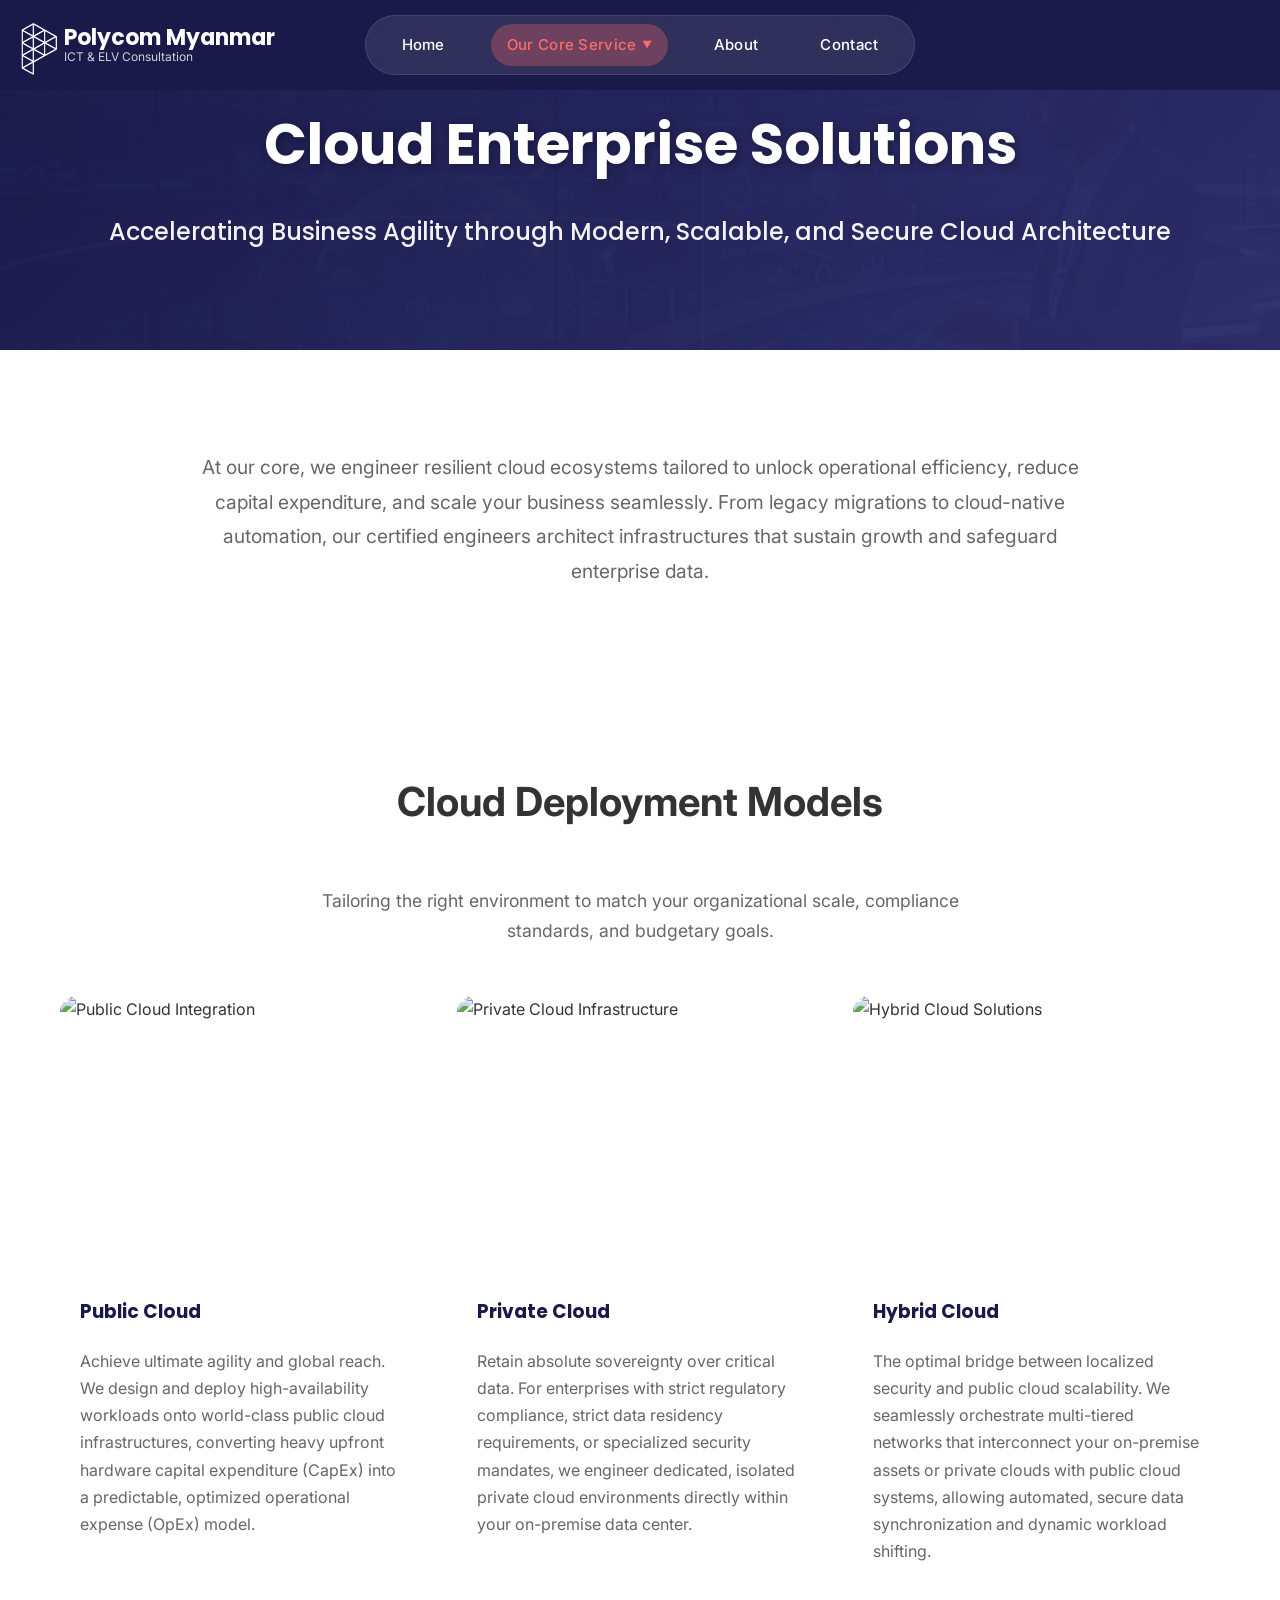
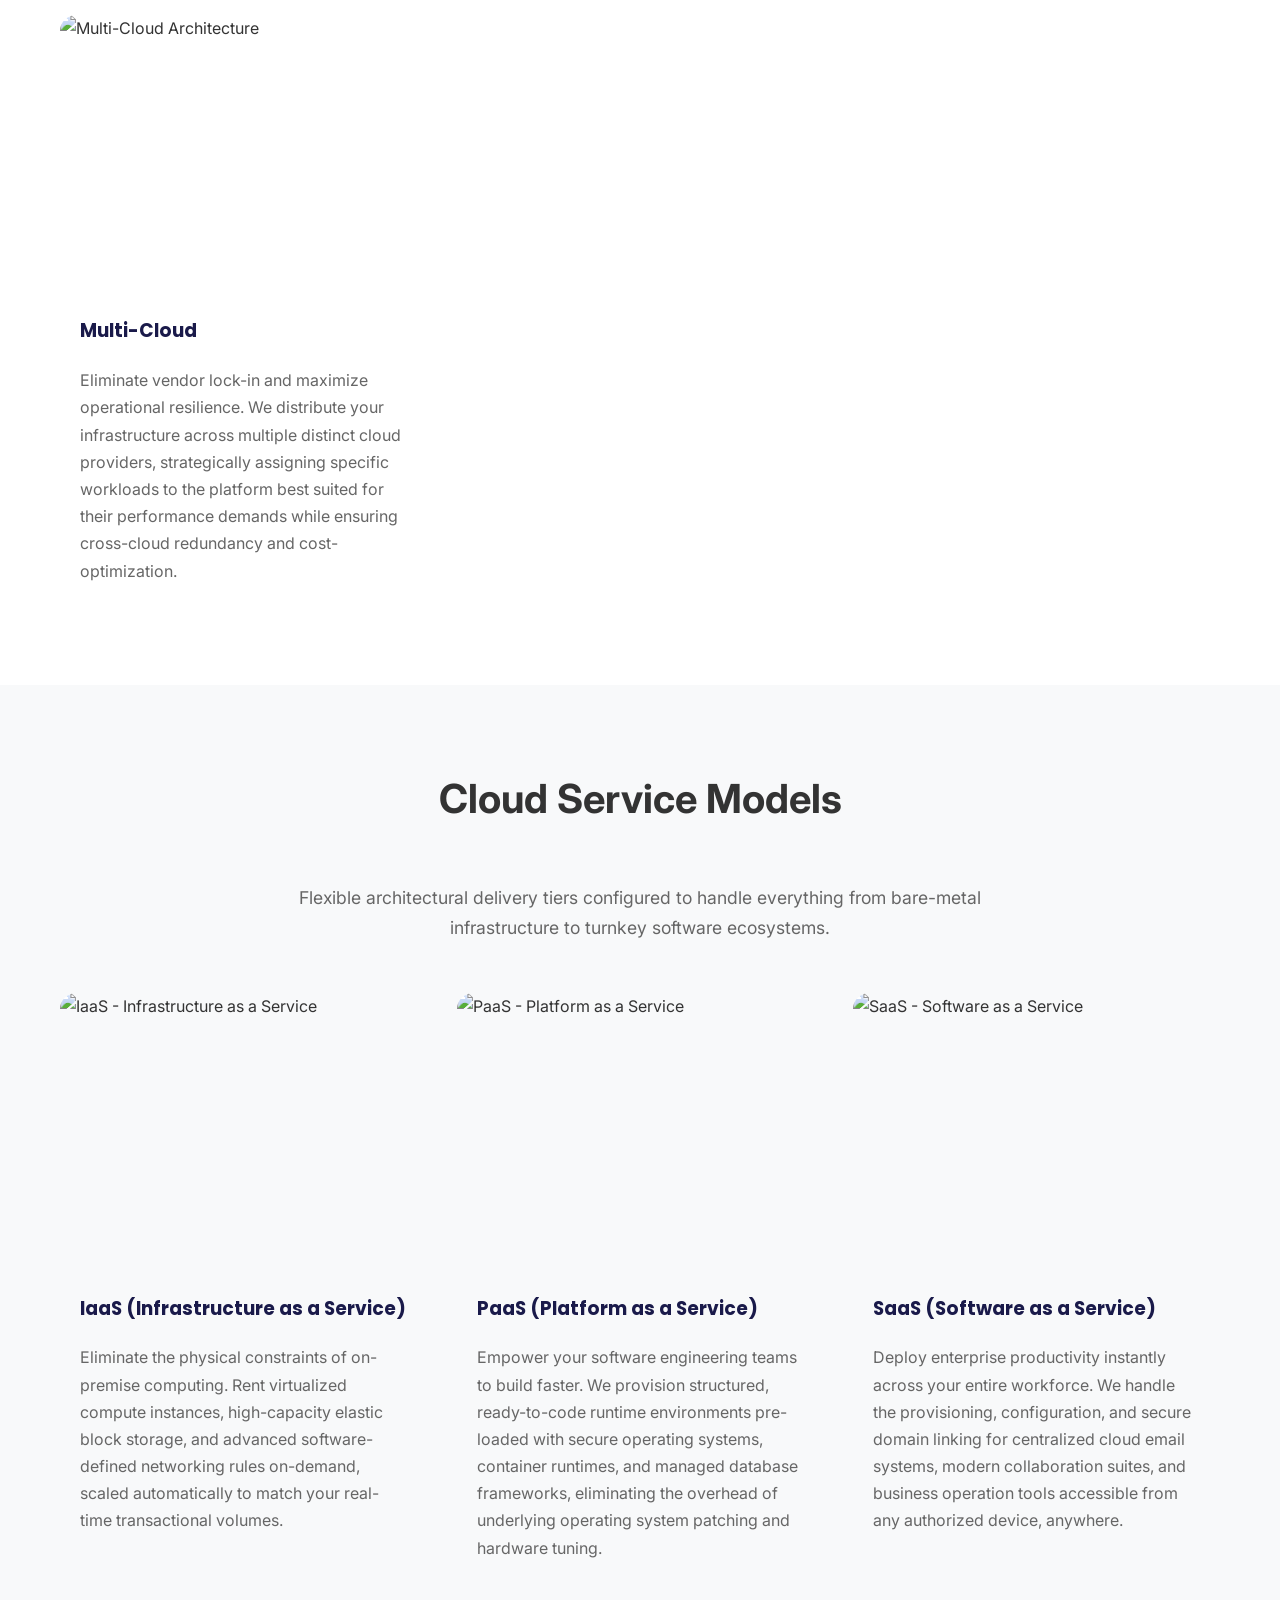
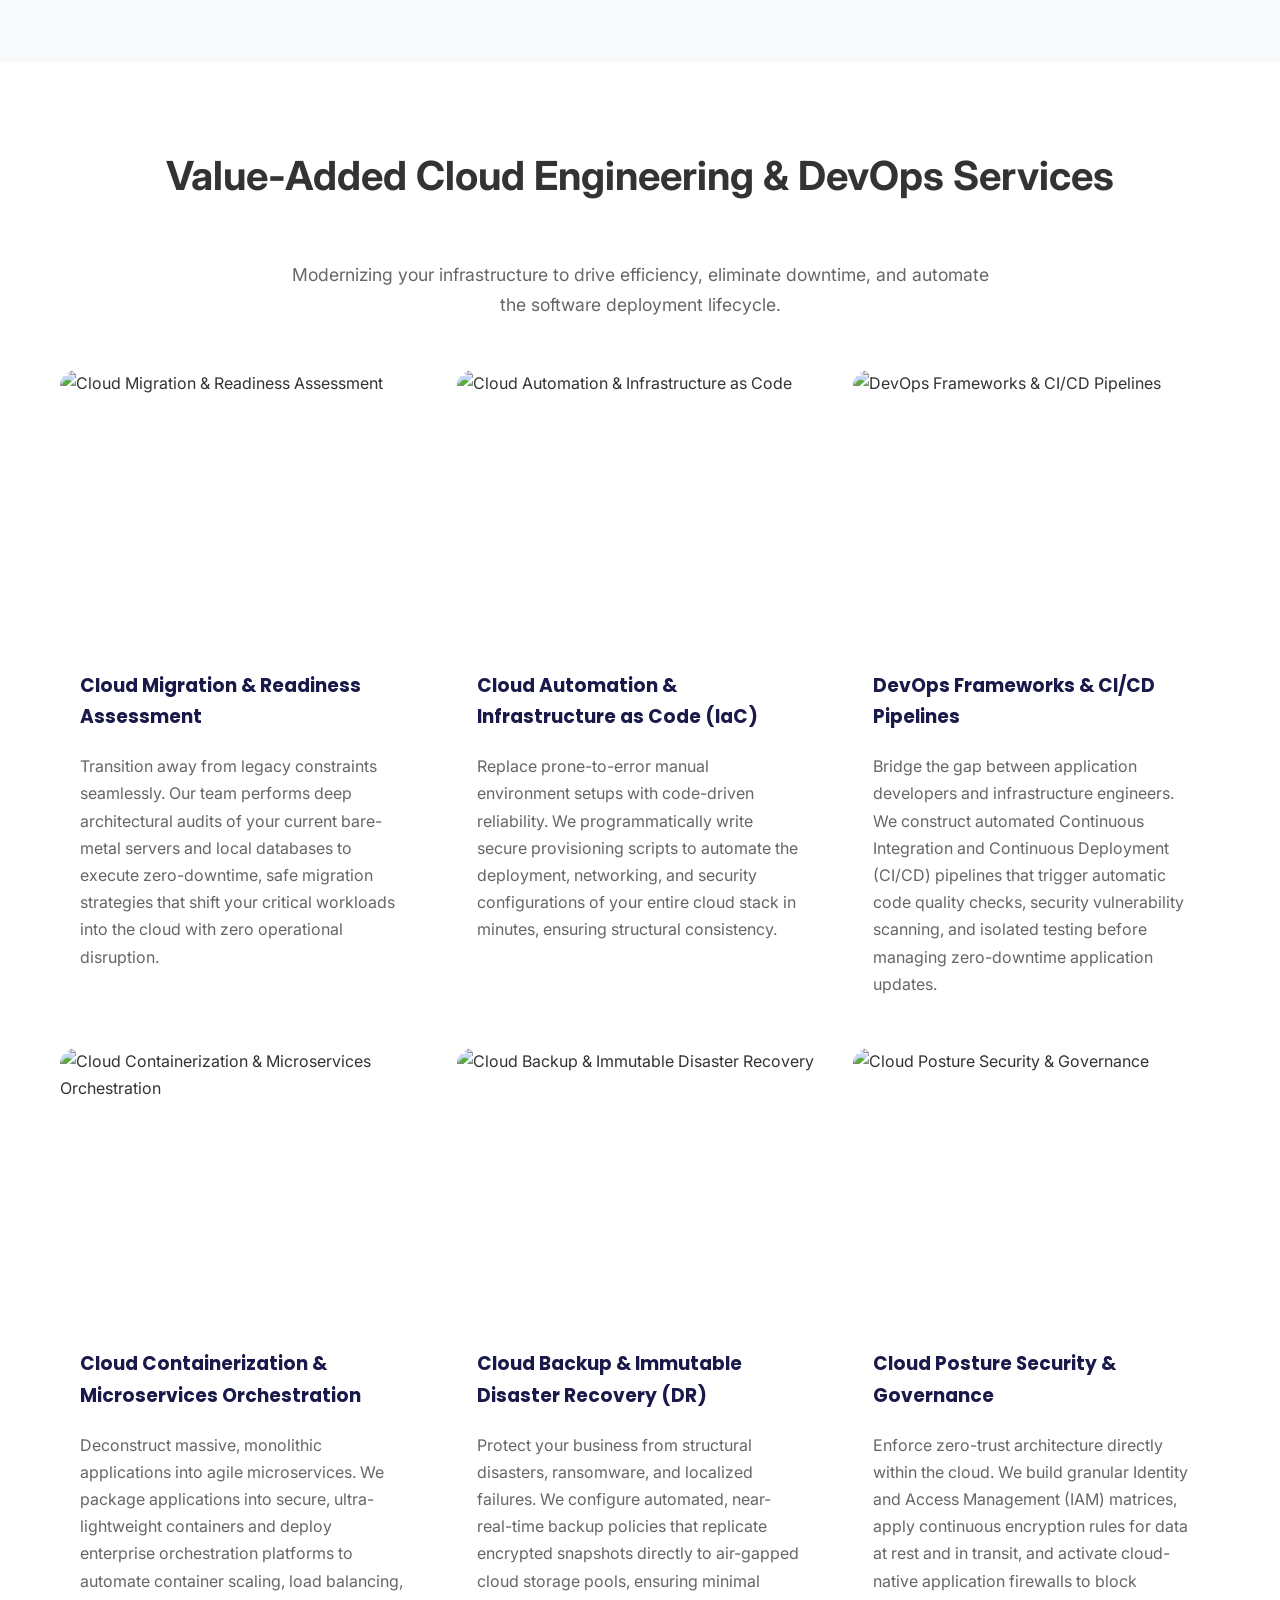
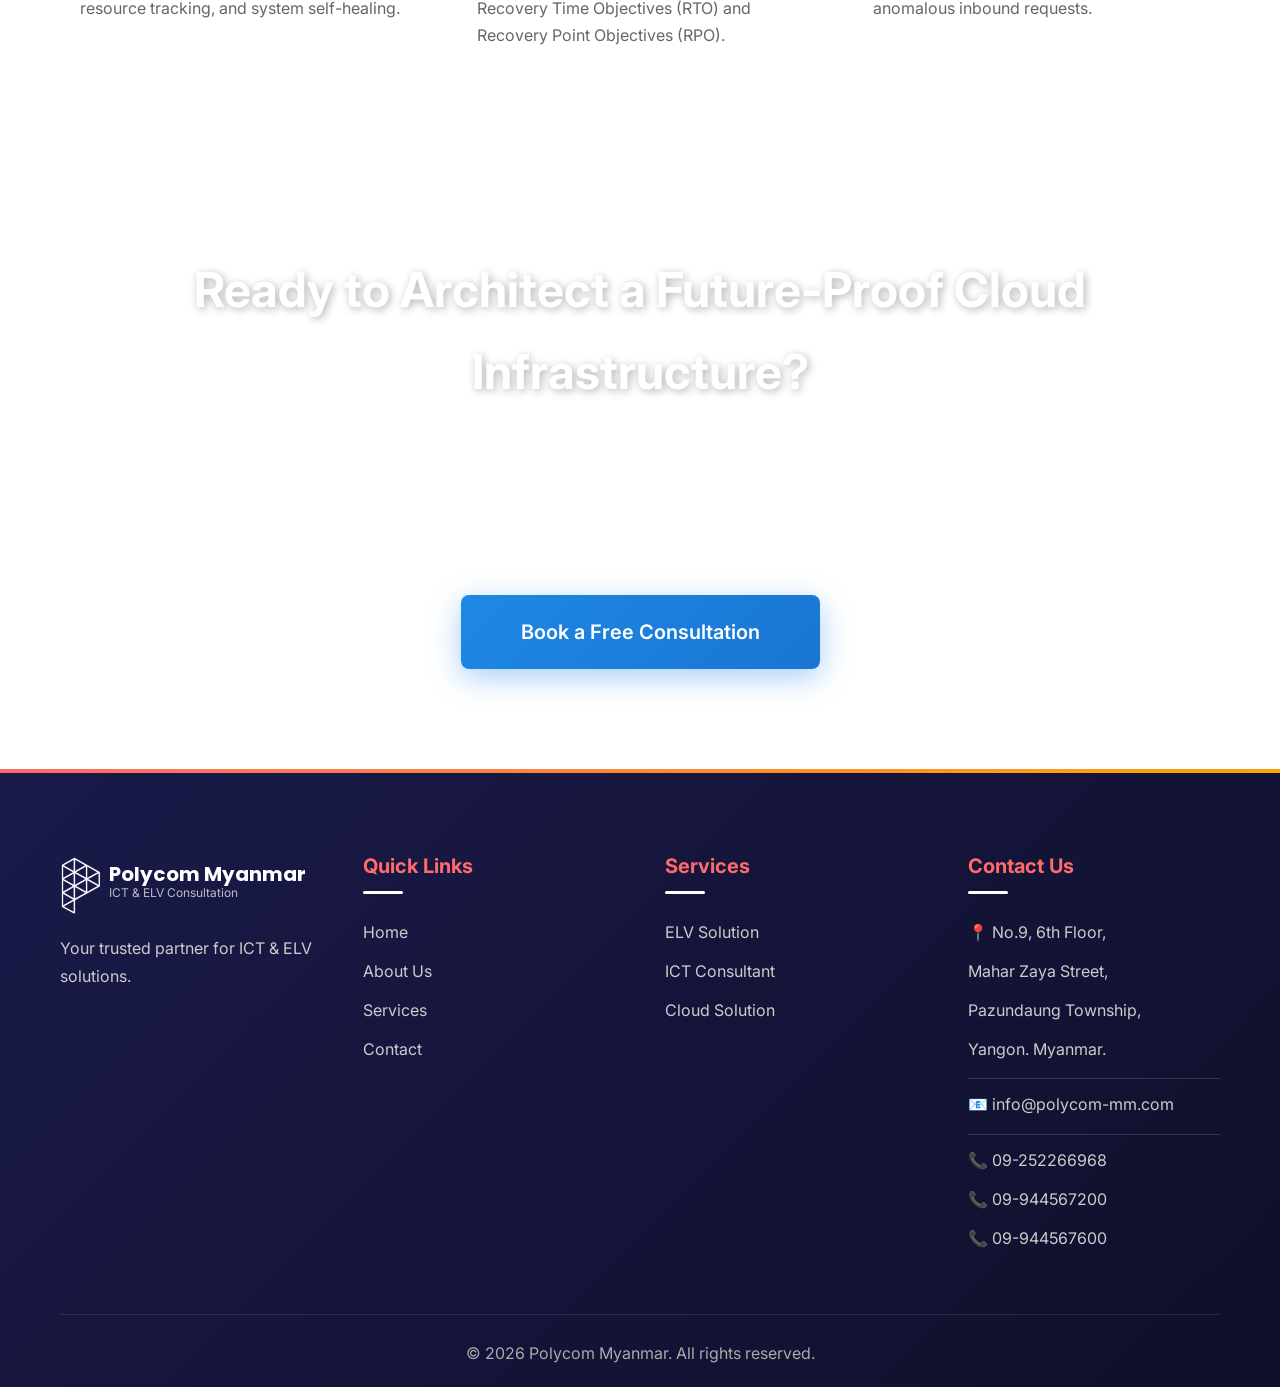
==== cloud-solutions.html @ 8c2ab10d "Create cloud-solutions.html" ====
<!DOCTYPE html>
<html lang="en">
<head>
    <meta charset="UTF-8">
    <meta name="viewport" content="width=device-width, initial-scale=1.0">
    <title>Cloud Solutions | Polycom Myanmar</title>
    <link rel="icon" type="image/png" sizes="192x192" href="images/favicon_io/android-chrome-192x192.png">
    <link rel="icon" type="image/png" sizes="512x512" href="images/favicon_io/android-chrome-512x512.png">
    <link rel="icon" type="image/png" sizes="32x32" href="images/favicon_io/favicon-32x32.png">
    <link rel="icon" type="image/png" sizes="16x16" href="images/favicon_io/favicon-16x16.png">
    <link rel="shortcut icon" href="images/favicon_io/favicon.ico" />
    <link rel="apple-touch-icon" sizes="180x180" href="images/favicon_io/apple-touch-icon.png" />
    <meta name="apple-mobile-web-app-title" content="Polycom Myanmar" />
    <link rel="manifest" href="site.webmanifest" />
    <link rel="stylesheet" href="styles.css">
    <link href="https://fonts.googleapis.com/css2?family=Poppins:wght@300;400;500;600;700;800&family=Inter:wght300;400;500;600;700&display=swap" rel="stylesheet">
</head>
<body>
    <header class="header">
        <div class="container">
            <div class="logo">
                <a href="index.html">
                    <img src="images/logo.png" alt="Polycom Myanmar Logo" class="logo-img">
                    <div class="logo-text">
                        <h1 class="logo-title">Polycom Myanmar</h1>
                        <p class="logo-subtitle">ICT & ELV Consultation</p>
                    </div>
                </a>
            </div>
            <div class="nav-box">
                <nav class="nav">
                    <ul class="nav-list">
                        <li><a href="index.html" class="nav-link">Home</a></li>
                        <li class="dropdown">
                            <a href="index.html#services" class="nav-link dropdown-toggle active">Our Core Service <span class="arrow">▼</span></a>
                            <ul class="dropdown-menu">
                                <li><a href="elv-solutions.html">ELV Solution</a></li>
                                <li><a href="ict-solutions.html">ICT Consultant & Solution</a></li>
                                <li><a href="cloud-solutions.html" class="active">Cloud Solution</a></li>
                            </ul>
                        </li>
                        <li><a href="index.html#about" class="nav-link">About</a></li>
                        <li><a href="contact.html" class="nav-link">Contact</a></li>
                    </ul>
                </nav>
            </div>
            <button class="mobile-menu-btn" id="mobileMenuBtn">
                <span></span>
                <span></span>
                <span></span>
            </button>
        </div>
        <div class="mobile-menu" id="mobileMenu">
            <nav class="mobile-nav">
                <ul class="mobile-nav-list">
                    <li><a href="index.html" class="mobile-nav-link">Home</a></li>
                    <li class="mobile-dropdown">
                        <a href="index.html#services" class="mobile-nav-link mobile-dropdown-toggle">Our Core Service <span class="arrow">▼</span></a>
                        <ul class="mobile-dropdown-menu">
                            <li><a href="elv-solutions.html">ELV Solution</a></li>
                            <li><a href="ict-solutions.html">ICT Consultant & Solution</a></li>
                            <li><a href="cloud-solutions.html" class="active">Cloud Solution</a></li>
                        </ul>
                    </li>
                    <li><a href="index.html#about" class="mobile-nav-link">About</a></li>
                    <li><a href="contact.html" class="mobile-nav-link">Contact</a></li>
                </ul>
            </nav>
        </div>
    </header>

    <!-- Hero Section -->
    <section class="contact-hero elv-hero" style="background: linear-gradient(135deg, rgba(26, 26, 74, 0.85), rgba(45, 45, 106, 0.85)), url('images/cloud.png') center/cover;">
        <div class="contact-hero-overlay"></div>
        <div class="contact-hero-content">
            <h1 class="contact-hero-title">Cloud Enterprise Solutions</h1>
            <p class="contact-hero-subtitle">Accelerating Business Agility through Modern, Scalable, and Secure Cloud Architecture</p>
        </div>
    </section>

    <!-- Introduction Section -->
    <section class="elv-category-section">
        <div class="container">
            <div class="elv-category-content" style="text-align: center; max-width: 900px; margin: 0 auto;">
                <p class="elv-category-text" style="font-size: 1.2rem;">At our core, we engineer resilient cloud ecosystems tailored to unlock operational efficiency, reduce capital expenditure, and scale your business seamlessly. From legacy migrations to cloud-native automation, our certified engineers architect infrastructures that sustain growth and safeguard enterprise data.</p>
            </div>
        </div>
    </section>

    <!-- Elegant Divider -->
    <div class="section-divider"></div>

    <!-- Category 1: Cloud Deployment Models -->
    <section class="elv-category-section">
        <div class="container">
            <h2 class="section-title" style="text-align: center; margin-bottom: 50px; font-size: 2.5rem;">Cloud Deployment Models</h2>
            <p style="text-align: center; max-width: 700px; margin: 0 auto 40px; color: #666; font-size: 1.1rem;">Tailoring the right environment to match your organizational scale, compliance standards, and budgetary goals.</p>
            
            <div class="services-grid" style="margin-top: 50px;">
                <!-- Public Cloud -->
                <div class="service-card" style="animation: fadeInUp 0.6s ease both 0.1s;">
                    <div class="service-image">
                        <img src="cloud/public.jpg" alt="Public Cloud Integration" style="width: 100%; height: 100%; object-fit: cover;">
                    </div>
                    <h3 style="font-family: 'Poppins', sans-serif; color: #1a1a4a; margin: 20px;">Public Cloud</h3>
                    <p style="padding: 0 20px 20px; color: #666; line-height: 1.7;">Achieve ultimate agility and global reach. We design and deploy high-availability workloads onto world-class public cloud infrastructures, converting heavy upfront hardware capital expenditure (CapEx) into a predictable, optimized operational expense (OpEx) model.</p>
                </div>

                <!-- Private Cloud -->
                <div class="service-card" style="animation: fadeInUp 0.6s ease both 0.2s;">
                    <div class="service-image">
                        <img src="cloud/private.jpg" alt="Private Cloud Infrastructure" style="width: 100%; height: 100%; object-fit: cover;">
                    </div>
                    <h3 style="font-family: 'Poppins', sans-serif; color: #1a1a4a; margin: 20px;">Private Cloud</h3>
                    <p style="padding: 0 20px 20px; color: #666; line-height: 1.7;">Retain absolute sovereignty over critical data. For enterprises with strict regulatory compliance, strict data residency requirements, or specialized security mandates, we engineer dedicated, isolated private cloud environments directly within your on-premise data center.</p>
                </div>

                <!-- Hybrid Cloud -->
                <div class="service-card" style="animation: fadeInUp 0.6s ease both 0.3s;">
                    <div class="service-image">
                        <img src="cloud/hybrid.webp" alt="Hybrid Cloud Solutions" style="width: 100%; height: 100%; object-fit: cover;">
                    </div>
                    <h3 style="font-family: 'Poppins', sans-serif; color: #1a1a4a; margin: 20px;">Hybrid Cloud</h3>
                    <p style="padding: 0 20px 20px; color: #666; line-height: 1.7;">The optimal bridge between localized security and public cloud scalability. We seamlessly orchestrate multi-tiered networks that interconnect your on-premise assets or private clouds with public cloud systems, allowing automated, secure data synchronization and dynamic workload shifting.</p>
                </div>

                <!-- Multi-Cloud -->
                <div class="service-card" style="animation: fadeInUp 0.6s ease both 0.4s;">
                    <div class="service-image">
                        <img src="cloud/mult.jpg" alt="Multi-Cloud Architecture" style="width: 100%; height: 100%; object-fit: cover;">
                    </div>
                    <h3 style="font-family: 'Poppins', sans-serif; color: #1a1a4a; margin: 20px;">Multi-Cloud</h3>
                    <p style="padding: 0 20px 20px; color: #666; line-height: 1.7;">Eliminate vendor lock-in and maximize operational resilience. We distribute your infrastructure across multiple distinct cloud providers, strategically assigning specific workloads to the platform best suited for their performance demands while ensuring cross-cloud redundancy and cost-optimization.</p>
                </div>
            </div>
        </div>
    </section>

    <!-- Elegant Divider -->
    <div class="section-divider"></div>

    <!-- Category 2: Cloud Service Models -->
    <section class="elv-category-section elv-category-section-alt">
        <div class="container">
            <h2 class="section-title" style="text-align: center; margin-bottom: 50px; font-size: 2.5rem;">Cloud Service Models</h2>
            <p style="text-align: center; max-width: 700px; margin: 0 auto 40px; color: #666; font-size: 1.1rem;">Flexible architectural delivery tiers configured to handle everything from bare-metal infrastructure to turnkey software ecosystems.</p>
            
            <div class="services-grid" style="margin-top: 50px;">
                <!-- IaaS -->
                <div class="service-card" style="animation: fadeInUp 0.6s ease both 0.1s;">
                    <div class="service-image">
                        <img src="cloud/iaas1.jpg" alt="IaaS - Infrastructure as a Service" style="width: 100%; height: 100%; object-fit: cover;">
                    </div>
                    <h3 style="font-family: 'Poppins', sans-serif; color: #1a1a4a; margin: 20px;">IaaS (Infrastructure as a Service)</h3>
                    <p style="padding: 0 20px 20px; color: #666; line-height: 1.7;">Eliminate the physical constraints of on-premise computing. Rent virtualized compute instances, high-capacity elastic block storage, and advanced software-defined networking rules on-demand, scaled automatically to match your real-time transactional volumes.</p>
                </div>

                <!-- PaaS -->
                <div class="service-card" style="animation: fadeInUp 0.6s ease both 0.2s;">
                    <div class="service-image">
                        <img src="cloud/paas1.jpg" alt="PaaS - Platform as a Service" style="width: 100%; height: 100%; object-fit: cover;">
                    </div>
                    <h3 style="font-family: 'Poppins', sans-serif; color: #1a1a4a; margin: 20px;">PaaS (Platform as a Service)</h3>
                    <p style="padding: 0 20px 20px; color: #666; line-height: 1.7;">Empower your software engineering teams to build faster. We provision structured, ready-to-code runtime environments pre-loaded with secure operating systems, container runtimes, and managed database frameworks, eliminating the overhead of underlying operating system patching and hardware tuning.</p>
                </div>

                <!-- SaaS -->
                <div class="service-card" style="animation: fadeInUp 0.6s ease both 0.3s;">
                    <div class="service-image">
                        <img src="cloud/saas1.jpg" alt="SaaS - Software as a Service" style="width: 100%; height: 100%; object-fit: cover;">
                    </div>
                    <h3 style="font-family: 'Poppins', sans-serif; color: #1a1a4a; margin: 20px;">SaaS (Software as a Service)</h3>
                    <p style="padding: 0 20px 20px; color: #666; line-height: 1.7;">Deploy enterprise productivity instantly across your entire workforce. We handle the provisioning, configuration, and secure domain linking for centralized cloud email systems, modern collaboration suites, and business operation tools accessible from any authorized device, anywhere.</p>
                </div>
            </div>
        </div>
    </section>

    <!-- Elegant Divider -->
    <div class="section-divider"></div>

    <!-- Category 3: Value-Added Cloud Engineering & DevOps Services -->
    <section class="elv-category-section">
        <div class="container">
            <h2 class="section-title" style="text-align: center; margin-bottom: 50px; font-size: 2.5rem;">Value-Added Cloud Engineering & DevOps Services</h2>
            <p style="text-align: center; max-width: 700px; margin: 0 auto 40px; color: #666; font-size: 1.1rem;">Modernizing your infrastructure to drive efficiency, eliminate downtime, and automate the software deployment lifecycle.</p>
            
            <div class="services-grid" style="margin-top: 50px;">
                <!-- Cloud Migration -->
                <div class="service-card" style="animation: fadeInUp 0.6s ease both 0.1s;">
                    <div class="service-image">
                        <img src="cloud/migration.png" alt="Cloud Migration & Readiness Assessment" style="width: 100%; height: 100%; object-fit: cover;">
                    </div>
                    <h3 style="font-family: 'Poppins', sans-serif; color: #1a1a4a; margin: 20px;">Cloud Migration & Readiness Assessment</h3>
                    <p style="padding: 0 20px 20px; color: #666; line-height: 1.7;">Transition away from legacy constraints seamlessly. Our team performs deep architectural audits of your current bare-metal servers and local databases to execute zero-downtime, safe migration strategies that shift your critical workloads into the cloud with zero operational disruption.</p>
                </div>

                <!-- Cloud Automation & IaC -->
                <div class="service-card" style="animation: fadeInUp 0.6s ease both 0.2s;">
                    <div class="service-image">
                        <img src="cloud/automation.png" alt="Cloud Automation & Infrastructure as Code" style="width: 100%; height: 100%; object-fit: cover;">
                    </div>
                    <h3 style="font-family: 'Poppins', sans-serif; color: #1a1a4a; margin: 20px;">Cloud Automation & Infrastructure as Code (IaC)</h3>
                    <p style="padding: 0 20px 20px; color: #666; line-height: 1.7;">Replace prone-to-error manual environment setups with code-driven reliability. We programmatically write secure provisioning scripts to automate the deployment, networking, and security configurations of your entire cloud stack in minutes, ensuring structural consistency.</p>
                </div>

                <!-- DevOps & CI/CD -->
                <div class="service-card" style="animation: fadeInUp 0.6s ease both 0.3s;">
                    <div class="service-image">
                        <img src="cloud/devops.png" alt="DevOps Frameworks & CI/CD Pipelines" style="width: 100%; height: 100%; object-fit: cover;">
                    </div>
                    <h3 style="font-family: 'Poppins', sans-serif; color: #1a1a4a; margin: 20px;">DevOps Frameworks & CI/CD Pipelines</h3>
                    <p style="padding: 0 20px 20px; color: #666; line-height: 1.7;">Bridge the gap between application developers and infrastructure engineers. We construct automated Continuous Integration and Continuous Deployment (CI/CD) pipelines that trigger automatic code quality checks, security vulnerability scanning, and isolated testing before managing zero-downtime application updates.</p>
                </div>

                <!-- Cloud Containerization -->
                <div class="service-card" style="animation: fadeInUp 0.6s ease both 0.4s;">
                    <div class="service-image">
                        <img src="cloud/micro.png" alt="Cloud Containerization & Microservices Orchestration" style="width: 100%; height: 100%; object-fit: cover;">
                    </div>
                    <h3 style="font-family: 'Poppins', sans-serif; color: #1a1a4a; margin: 20px;">Cloud Containerization & Microservices Orchestration</h3>
                    <p style="padding: 0 20px 20px; color: #666; line-height: 1.7;">Deconstruct massive, monolithic applications into agile microservices. We package applications into secure, ultra-lightweight containers and deploy enterprise orchestration platforms to automate container scaling, load balancing, resource tracking, and system self-healing.</p>
                </div>

                <!-- Cloud Backup & DR -->
                <div class="service-card" style="animation: fadeInUp 0.6s ease both 0.5s;">
                    <div class="service-image">
                        <img src="cloud/dr.png" alt="Cloud Backup & Immutable Disaster Recovery" style="width: 100%; height: 100%; object-fit: cover;">
                    </div>
                    <h3 style="font-family: 'Poppins', sans-serif; color: #1a1a4a; margin: 20px;">Cloud Backup & Immutable Disaster Recovery (DR)</h3>
                    <p style="padding: 0 20px 20px; color: #666; line-height: 1.7;">Protect your business from structural disasters, ransomware, and localized failures. We configure automated, near-real-time backup policies that replicate encrypted snapshots directly to air-gapped cloud storage pools, ensuring minimal Recovery Time Objectives (RTO) and Recovery Point Objectives (RPO).</p>
                </div>

                <!-- Cloud Security & Governance -->
                <div class="service-card" style="animation: fadeInUp 0.6s ease both 0.6s;">
                    <div class="service-image">
                        <img src="cloud/posture.png" alt="Cloud Posture Security & Governance" style="width: 100%; height: 100%; object-fit: cover;">
                    </div>
                    <h3 style="font-family: 'Poppins', sans-serif; color: #1a1a4a; margin: 20px;">Cloud Posture Security & Governance</h3>
                    <p style="padding: 0 20px 20px; color: #666; line-height: 1.7;">Enforce zero-trust architecture directly within the cloud. We build granular Identity and Access Management (IAM) matrices, apply continuous encryption rules for data at rest and in transit, and activate cloud-native application firewalls to block anomalous inbound requests.</p>
                </div>
            </div>
        </div>
    </section>

    <!-- CTA Section -->
    <section class="contact-cta-bottom">
        <div class="contact-cta-bg">
            <div class="container">
                <div class="contact-cta-content">
                    <h2 class="contact-cta-title">Ready to Architect a Future-Proof Cloud Infrastructure?</h2>
                    <p class="contact-cta-text">Whether you need to execute a secure hybrid strategy, eliminate platform lock-in with a robust multi-cloud setup, or automate your release pipelines via DevOps, our certified specialists are ready to help.</p>
                    <a href="consultation.html" class="contact-cta-btn">Book a Free Consultation</a>
                </div>
            </div>
        </div>
    </section>

    <footer class="fixed-footer">
        <div class="container">
            <div class="footer-grid">
                <div class="footer-col">
                    <div class="footer-logo">
                        <img src="images/logo.png" alt="Polycom Myanmar Logo" class="footer-logo-img">
                        <div class="footer-logo-text">
                            <h2 class="footer-logo-title">Polycom Myanmar</h2>
                            <p class="footer-logo-subtitle">ICT & ELV Consultation</p>
                        </div>
                    </div>
                    <p class="footer-desc">Your trusted partner for ICT & ELV solutions.</p>
                </div>
                <div class="footer-col">
                    <h4 class="footer-title">Quick Links</h4>
                    <ul class="footer-links">
                        <li><a href="index.html">Home</a></li>
                        <li><a href="index.html#about">About Us</a></li>
                        <li><a href="index.html#services">Services</a></li>
                        <li><a href="contact.html">Contact</a></li>
                    </ul>
                </div>
                <div class="footer-col">
                    <h4 class="footer-title">Services</h4>
                    <ul class="footer-links">
                        <li><a href="elv-solutions.html">ELV Solution</a></li>
                        <li><a href="ict-solutions.html">ICT Consultant</a></li>
                        <li><a href="cloud-solutions.html">Cloud Solution</a></li>
                    </ul>
                </div>
                <div class="footer-col">
                    <h4 class="footer-title">Contact Us</h4>
                    <ul class="footer-contact">
                        <li>📍 No.9, 6th Floor,</li>
                        <li>Mahar Zaya Street,</li>
                        <li>Pazundaung Township,</li>
                        <li>Yangon. Myanmar.</li>
                        <li class="contact-separator"></li>
                        <li>📧 info@polycom-mm.com</li>
                        <li class="contact-separator"></li>
                        <li>📞 09-252266968</li>
                        <li>📞 09-944567200</li>
                        <li>📞 09-944567600</li>
                    </ul>
                </div>
            </div>
            <div class="footer-bottom">
                <p>&copy; 2026 Polycom Myanmar. All rights reserved.</p>
            </div>
        </div>
    </footer>

    <script src="script.js"></script>
</body>
</html>
---- styles.css ----
* {
    margin: 0;
    padding: 0;
    box-sizing: border-box;
}

:root {
    --primary-color: #1a1a4a;
    --secondary-color: #2d2d6a;
    --accent-color: #ff6b6b;
    --text-primary: #333;
    --text-secondary: #666;
    --text-light: #fff;
    --bg-primary: #fff;
    --bg-secondary: #f8f9fa;
    --border-color: #e0e0e0;
    --shadow-color: rgba(0,0,0,0.1);
    --shadow-hover: rgba(26,26,74,0.15);
}

body {
    font-family: 'Inter', 'Poppins', -apple-system, BlinkMacSystemFont, 'Segoe UI', Roboto, Oxygen, Ubuntu, Cantarell, sans-serif;
    line-height: 1.7;
    color: var(--text-primary);
    background-color: var(--bg-primary);
    overflow-x: hidden;
}

.container {
    max-width: 1200px;
    margin: 0 auto;
    padding: 0 20px;
}

.header {
    position: fixed;
    top: 0;
    left: 0;
    right: 0;
    z-index: 10000;
    background: rgba(26, 26, 74, 0.95);
    backdrop-filter: blur(10px);
    transition: all 0.3s ease;
}

.header .container {
    display: flex;
    justify-content: space-between;
    align-items: center;
    padding: 12px 15px;
    position: relative;
    max-width: 100%;
    overflow: visible;
}

.logo {
    display: flex;
    align-items: center;
    gap: 6px;
    animation: fadeInLeft 0.6s ease;
    position: relative;
    left: 0;
    flex: 1;
}

.logo a {
    text-decoration: none;
    display: flex;
    align-items: center;
    gap: 6px;
    width: 100%;
}

.logo-img {
    height: 45px;
    width: auto;
    display: block;
    transition: transform 0.3s ease;
    flex-shrink: 0;
}

.logo a:hover .logo-img {
    transform: scale(1.05);
}

.logo-text {
    display: flex;
    flex-direction: column;
    flex-shrink: 1;
    min-width: 0;
}

.logo-title {
    font-family: 'Poppins', 'Inter', sans-serif;
    font-size: 16px;
    font-weight: 700;
    color: var(--text-light);
    margin: 0;
    line-height: 1.1;
    white-space: nowrap;
    overflow: hidden;
    text-overflow: ellipsis;
}

.logo-subtitle {
    font-family: 'Inter', 'Poppins', sans-serif;
    font-size: 10px;
    font-weight: 400;
    color: rgba(255, 255, 255, 0.8);
    margin: 0;
    line-height: 1.1;
    white-space: nowrap;
    overflow: hidden;
    text-overflow: ellipsis;
}

.nav-box {
    background: rgba(255, 255, 255, 0.1);
    backdrop-filter: blur(10px);
    border-radius: 50px;
    padding: 8px 20px;
    border: 1px solid rgba(255, 255, 255, 0.1);
    animation: fadeInRight 0.6s ease;
}

.nav {
    display: block;
}

.nav-list {
    display: flex;
    list-style: none;
    gap: 30px;
    align-items: center;
}

.mobile-menu-btn {
    display: none;
    flex-direction: column;
    gap: 5px;
    background: transparent;
    border: none;
    cursor: pointer;
    padding: 8px;
    z-index: 10001;
    flex-shrink: 0;
}

.mobile-menu-btn span {
    width: 28px;
    height: 3px;
    background: var(--text-light);
    border-radius: 2px;
    transition: all 0.3s ease;
}

.mobile-menu-btn.active span:nth-child(1) {
    transform: rotate(45deg) translate(5px, 5px);
}

.mobile-menu-btn.active span:nth-child(2) {
    opacity: 0;
}

.mobile-menu-btn.active span:nth-child(3) {
    transform: rotate(-45deg) translate(7px, -7px);
}

.mobile-menu {
    position: fixed;
    top: 0;
    right: -100%;
    width: 80%;
    max-width: 300px;
    height: 100vh;
    background: rgba(26, 26, 74, 0.98);
    backdrop-filter: blur(20px);
    z-index: 9999;
    transition: right 0.3s ease;
    padding-top: 80px;
    box-shadow: -5px 0 20px rgba(0, 0, 0, 0.3);
}

.mobile-menu.active {
    right: 0;
}

.mobile-nav {
    padding: 20px;
}

.mobile-nav-list {
    list-style: none;
    display: flex;
    flex-direction: column;
    gap: 15px;
}

.mobile-nav-link {
    font-family: 'Inter', 'Poppins', sans-serif;
    text-decoration: none;
    color: var(--text-light);
    font-weight: 500;
    font-size: 18px;
    padding: 12px 15px;
    display: block;
    border-radius: 8px;
    transition: all 0.3s ease;
}

.mobile-nav-link:hover,
.mobile-nav-link.active {
    background: rgba(255, 107, 107, 0.2);
    color: var(--accent-color);
}

.mobile-dropdown {
    position: relative;
}

.mobile-dropdown-toggle {
    display: flex;
    justify-content: space-between;
    align-items: center;
}

.mobile-dropdown-toggle .arrow {
    transition: transform 0.3s ease;
}

.mobile-dropdown-menu {
    list-style: none;
    margin-top: 10px;
    padding-left: 20px;
    max-height: 0;
    overflow: hidden;
    transition: max-height 0.3s ease;
}

.mobile-dropdown.active .mobile-dropdown-menu {
    max-height: 200px;
}

.mobile-dropdown.active .mobile-dropdown-toggle .arrow {
    transform: rotate(180deg);
}

.mobile-dropdown-menu li a {
    color: rgba(255, 255, 255, 0.8);
    text-decoration: none;
    font-size: 16px;
    padding: 8px 0;
    display: block;
    transition: all 0.3s ease;
}

.mobile-dropdown-menu li a:hover {
    color: var(--accent-color);
    padding-left: 10px;
}

.nav-link {
    font-family: 'Inter', 'Poppins', -apple-system, BlinkMacSystemFont, 'Segoe UI', Roboto, sans-serif;
    text-decoration: none;
    color: var(--text-light);
    font-weight: 500;
    font-size: 15px;
    padding: 8px 16px;
    position: relative;
    transition: all 0.3s ease;
    border-radius: 25px;
    letter-spacing: 0.3px;
}

.nav-link:hover {
    background: rgba(255, 255, 255, 0.1);
}

.nav-link.active {
    background: rgba(255, 107, 107, 0.3);
    color: var(--accent-color);
}

.nav-link::after {
    display: none;
}

.dropdown {
    position: relative;
}

.dropdown-toggle {
    display: flex;
    align-items: center;
    gap: 5px;
}

.dropdown-toggle .arrow {
    font-size: 10px;
    transition: transform 0.3s ease;
}

.dropdown:hover .dropdown-toggle .arrow,
.dropdown.active .dropdown-toggle .arrow {
    transform: rotate(180deg);
}

.dropdown-menu {
    position: absolute;
    top: 100%;
    left: 0;
    background: var(--text-light);
    list-style: none;
    padding: 15px 0;
    border-radius: 8px;
    box-shadow: 0 10px 40px var(--shadow-color);
    min-width: 200px;
    opacity: 0;
    visibility: hidden;
    transform: translateY(-10px);
    transition: all 0.3s ease;
    z-index: 10002;
}

.dropdown:hover .dropdown-menu,
.dropdown.active .dropdown-menu {
    opacity: 1;
    visibility: visible;
    transform: translateY(0);
}

.dropdown-menu li a {
    display: block;
    padding: 10px 25px;
    color: var(--text-primary);
    text-decoration: none;
    font-size: 14px;
    transition: all 0.3s ease;
}

.dropdown-menu li a:hover {
    background: var(--bg-secondary);
    color: var(--accent-color);
    padding-left: 30px;
}



.hero {
    position: relative;
    height: 100vh;
    min-height: 600px;
    overflow: hidden;
}

.hero-slider {
    position: absolute;
    top: 0;
    left: 0;
    width: 100%;
    height: 100%;
}

.slide {
    position: absolute;
    top: 0;
    width: 100%;
    height: 100%;
    background-size: cover;
    background-position: center;
    opacity: 0;
    transition: transform 1s ease, opacity 1s ease;
    transform: translateX(100%);
}

.slide.active {
    opacity: 1;
    transform: translateX(0);
}

.slide.prev {
    transform: translateX(-100%);
    opacity: 0;
}

/* Carousel Arrows */
.carousel-arrow {
    position: absolute;
    top: 50%;
    transform: translateY(-50%);
    width: 50px;
    height: 50px;
    border: none;
    background: rgba(255,255,255,0.2);
    backdrop-filter: blur(10px);
    border-radius: 50%;
    color: white;
    cursor: pointer;
    z-index: 20;
    display: flex;
    align-items: center;
    justify-content: center;
    transition: all 0.3s ease;
}

.carousel-arrow:hover {
    background: rgba(255,255,255,0.3);
    transform: translateY(-50%) scale(1.1);
}

.carousel-arrow svg {
    width: 24px;
    height: 24px;
}

.prev-arrow {
    left: 30px;
}

.next-arrow {
    right: 30px;
}

/* Carousel Dots */
.carousel-dots {
    position: absolute;
    bottom: 40px;
    left: 50%;
    transform: translateX(-50%);
    display: flex;
    gap: 12px;
    z-index: 20;
}

.dot {
    width: 12px;
    height: 12px;
    border: 2px solid rgba(255,255,255,0.5);
    border-radius: 50%;
    background: transparent;
    cursor: pointer;
    transition: all 0.3s ease;
    padding: 0;
}

.dot:hover {
    border-color: rgba(255,255,255,0.8);
    background: rgba(255,255,255,0.3);
}

.dot.active {
    background: var(--accent-color);
    border-color: var(--accent-color);
    transform: scale(1.2);
}

.hero-overlay {
    position: absolute;
    top: 0;
    left: 0;
    width: 100%;
    height: 100%;
    background: linear-gradient(135deg, rgba(26, 26, 74, 0.85), rgba(45, 45, 106, 0.75));
}

.hero-content {
    position: relative;
    z-index: 10;
    display: flex;
    flex-direction: column;
    align-items: center;
    justify-content: center;
    height: 100%;
    text-align: center;
    padding: 80px 20px;
    color: var(--text-light);
}

.hero-title {
    font-family: 'Poppins', 'Inter', -apple-system, BlinkMacSystemFont, 'Segoe UI', Roboto, sans-serif;
    font-size: 72px;
    font-weight: 800;
    margin-bottom: 20px;
    letter-spacing: -2px;
    text-shadow: 2px 2px 10px rgba(0,0,0,0.3);
    animation: fadeInUp 0.8s ease;
}

.hero-subtitle {
    font-family: 'Poppins', 'Inter', -apple-system, BlinkMacSystemFont, 'Segoe UI', Roboto, sans-serif;
    font-size: 24px;
    font-weight: 500;
    margin-bottom: 10px;
    opacity: 0.95;
    animation: fadeInUp 0.8s ease 0.2s both;
}

.hero-subtitle-secondary {
    font-family: 'Poppins', 'Inter', -apple-system, BlinkMacSystemFont, 'Segoe UI', Roboto, sans-serif;
    font-size: 20px;
    font-weight: 400;
    margin-bottom: 80px;
    opacity: 0.85;
    animation: fadeInUp 0.8s ease 0.4s both;
}

.cta-btn {
    font-family: 'Poppins', 'Inter', -apple-system, BlinkMacSystemFont, 'Segoe UI', Roboto, sans-serif;
    display: inline-block;
    padding: 18px 50px;
    background: linear-gradient(135deg, var(--accent-color), #ff8c42);
    color: var(--text-light);
    text-decoration: none;
    font-size: 16px;
    font-weight: 600;
    border-radius: 8px;
    box-shadow: 0 8px 25px rgba(255, 107, 107, 0.4);
    transition: all 0.3s ease;
    animation: fadeInUp 0.8s ease 0.6s both;
    margin-top: 40px;
    letter-spacing: 0.3px;
}

.cta-btn:hover {
    transform: translateY(-3px);
    box-shadow: 0 12px 35px rgba(255, 107, 107, 0.5);
}

.cta-btn:active {
    transform: translateY(-1px);
}

.slider-nav {
    position: absolute;
    bottom: 40px;
    left: 50%;
    transform: translateX(-50%);
    display: flex;
    gap: 12px;
    z-index: 10;
}

.slider-dot {
    width: 12px;
    height: 12px;
    border-radius: 50%;
    background: rgba(255,255,255,0.4);
    border: none;
    cursor: pointer;
    transition: all 0.3s ease;
}

.slider-dot.active,
.slider-dot:hover {
    background: var(--text-light);
    transform: scale(1.2);
}

.about {
    padding: 100px 0;
    background: var(--bg-primary);
}

.about-grid {
    display: grid;
    grid-template-columns: 1fr 1.3fr;
    gap: 80px;
    align-items: center;
}

.about-text {
    animation: fadeInLeft 0.8s ease;
}

.about-text .section-title {
    font-family: 'Poppins', 'Inter', -apple-system, BlinkMacSystemFont, 'Segoe UI', Roboto, sans-serif;
    font-size: 36px;
    font-weight: 700;
    color: var(--primary-color);
    margin-bottom: 25px;
    line-height: 1.3;
    letter-spacing: -0.5px;
}

.about-paragraph {
    font-size: 18px;
    color: var(--text-secondary);
    margin-bottom: 30px;
    line-height: 1.8;
}

.about-btn {
    display: inline-block;
    padding: 14px 35px;
    background: linear-gradient(135deg, #1e88e5, #1976d2);
    color: var(--text-light);
    text-decoration: none;
    font-size: 16px;
    font-weight: 500;
    border-radius: 6px;
    box-shadow: 0 4px 15px rgba(30, 136, 229, 0.3);
    transition: all 0.3s ease;
}

.about-btn:hover {
    transform: translateY(-2px);
    box-shadow: 0 8px 25px rgba(30, 136, 229, 0.4);
}

.about-image {
    animation: fadeInRight 0.8s ease;
    position: relative;
}

.about-image::before {
    content: '';
    position: absolute;
    top: -20px;
    right: -20px;
    width: 100%;
    height: 100%;
    background: linear-gradient(135deg, rgba(30, 136, 229, 0.15), rgba(255, 107, 107, 0.1));
    border-radius: 16px;
    z-index: -1;
}

.about-image img {
    width: 100%;
    min-height: 450px;
    max-height: 500px;
    object-fit: cover;
    border-radius: 16px;
    box-shadow: 0 25px 60px rgba(26, 26, 74, 0.15);
    border: 3px solid rgba(26, 26, 74, 0.08);
    transition: transform 0.5s ease, box-shadow 0.5s ease;
}

.about-image:hover img {
    transform: translateY(-8px);
    box-shadow: 0 35px 80px rgba(26, 26, 74, 0.25);
}

.stats {
    padding: 50px 0;
    background: linear-gradient(135deg, #87ceeb, #64b5f6);
}

.stats-grid {
    display: grid;
    grid-template-columns: repeat(3, 1fr);
    gap: 0;
}

.stat-card {
    overflow: hidden;
}

.stat-card img {
    width: 100%;
    height: 300px;
    object-fit: cover;
    display: block;
    transition: transform 0.5s ease;
}

.stat-card:hover img {
    transform: scale(1.1);
}

.services {
    padding: 100px 0;
    background: var(--bg-primary);
}

.services .section-title {
    font-family: 'Poppins', 'Inter', -apple-system, BlinkMacSystemFont, 'Segoe UI', Roboto, sans-serif;
    text-align: center;
    font-size: 36px;
    font-weight: 700;
    color: var(--primary-color);
    margin-bottom: 60px;
    letter-spacing: -0.5px;
}

.services-grid {
    display: grid;
    grid-template-columns: repeat(3, 1fr);
    gap: 30px;
}

.service-card {
    border-radius: 16px;
    overflow: hidden;
    transition: all 0.4s ease;
    animation: fadeInUp 0.6s ease both;
}

.service-card:nth-child(1) { animation-delay: 0.1s; }
.service-card:nth-child(2) { animation-delay: 0.2s; }
.service-card:nth-child(3) { animation-delay: 0.3s; }
.service-card:nth-child(4) { animation-delay: 0.4s; }
.service-card:nth-child(5) { animation-delay: 0.5s; }
.service-card:nth-child(6) { animation-delay: 0.6s; }

.service-card:hover {
    transform: translateY(-10px);
    box-shadow: 0 20px 50px var(--shadow-hover);
}

.service-image {
    position: relative;
    height: 280px;
    overflow: hidden;
}

.service-image img {
    width: 100%;
    height: 100%;
    object-fit: cover;
    transition: transform 0.5s ease;
}

.service-card:hover .service-image img {
    transform: scale(1.1);
}

.service-overlay {
    position: absolute;
    top: 0;
    left: 0;
    width: 100%;
    height: 100%;
    background: linear-gradient(135deg, rgba(26, 26, 74, 0.7), rgba(45, 45, 106, 0.7));
    display: flex;
    align-items: center;
    justify-content: center;
}

.service-title {
    font-size: 36px;
    font-weight: 700;
    color: var(--text-light);
    text-shadow: 2px 2px 8px rgba(0,0,0,0.3);
}

.service-btn {
    display: block;
    padding: 16px;
    background: linear-gradient(135deg, #1e88e5, #1976d2);
    color: var(--text-light);
    text-decoration: none;
    font-size: 16px;
    font-weight: 500;
    text-align: center;
    transition: all 0.3s ease;
}

.service-btn:hover {
    background: linear-gradient(135deg, #1976d2, #1565c0);
}

/* Contact CTA Section */
.contact-cta {
    padding: 0;
}

.contact-cta-bg {
    background: linear-gradient(135deg, rgba(26, 26, 74, 0.85), rgba(45, 45, 106, 0.85)), 
                url('images/getintouch.jpg');
    background-size: cover;
    background-position: center;
    background-attachment: fixed;
    padding: 100px 0;
}

.contact-cta-content {
    text-align: center;
    color: var(--text-light);
    max-width: 900px;
    margin: 0 auto;
}

.contact-cta-title {
    font-size: 48px;
    font-weight: 700;
    margin-bottom: 20px;
    text-shadow: 2px 2px 8px rgba(0,0,0,0.3);
    animation: fadeInUp 0.8s ease;
}

.contact-cta-text {
    font-size: 24px;
    margin-bottom: 40px;
    opacity: 0.95;
    animation: fadeInUp 0.8s ease 0.2s both;
}

.contact-cta-btn {
    display: inline-block;
    padding: 20px 60px;
    background: linear-gradient(135deg, #1e88e5, #1976d2);
    color: var(--text-light);
    text-decoration: none;
    font-size: 20px;
    font-weight: 600;
    border-radius: 8px;
    box-shadow: 0 8px 30px rgba(30, 136, 229, 0.4);
    transition: all 0.3s ease;
    animation: fadeInUp 0.8s ease 0.4s both;
}

.contact-cta-btn:hover {
    transform: translateY(-3px);
    box-shadow: 0 12px 40px rgba(30, 136, 229, 0.5);
}

/* Fixed Footer */
.fixed-footer {
    background: linear-gradient(135deg, #1a1a4a, #0f0f2a);
    color: var(--text-light);
    padding: 80px 0 20px;
    position: relative;
}

.fixed-footer::before {
    content: '';
    position: absolute;
    top: 0;
    left: 0;
    width: 100%;
    height: 4px;
    background: linear-gradient(90deg, var(--accent-color), #ffa500, var(--accent-color));
    background-size: 200% 100%;
    animation: gradientMove 3s linear infinite;
}

.footer-grid {
    display: grid;
    grid-template-columns: repeat(auto-fit, minmax(220px, 1fr));
    gap: 50px;
    margin-bottom: 50px;
}

.footer-col {
    animation: fadeInUp 0.6s ease both;
}

.footer-col:nth-child(1) { animation-delay: 0.1s; }
.footer-col:nth-child(2) { animation-delay: 0.2s; }
.footer-col:nth-child(3) { animation-delay: 0.3s; }
.footer-col:nth-child(4) { animation-delay: 0.4s; }

.footer-logo {
    margin-bottom: 20px;
    display: flex;
    align-items: center;
    gap: 8px;
}

.footer-logo-img {
    height: 65px;
    width: auto;
    display: block;
}

.footer-logo-text {
    display: flex;
    flex-direction: column;
}

.footer-logo-title {
    font-family: 'Poppins', 'Inter', sans-serif;
    font-size: 20px;
    font-weight: 700;
    color: var(--text-light);
    margin: 0;
    line-height: 1.2;
}

.footer-logo-subtitle {
    font-family: 'Inter', 'Poppins', sans-serif;
    font-size: 12px;
    font-weight: 400;
    color: rgba(255, 255, 255, 0.7);
    margin: 0;
    line-height: 1.2;
}

.footer-title {
    font-size: 20px;
    color: var(--accent-color);
    margin-bottom: 25px;
    position: relative;
}

.footer-title::after {
    content: '';
    display: block;
    width: 40px;
    height: 3px;
    background: var(--text-light);
    margin-top: 8px;
    border-radius: 2px;
}

.footer-desc {
    color: #ccc;
    line-height: 1.8;
}

.footer-links,
.footer-contact {
    list-style: none;
}

.footer-links li,
.footer-contact li {
    margin-bottom: 12px;
}

.footer-links a {
    color: #ccc;
    text-decoration: none;
    transition: all 0.3s ease;
    display: inline-block;
}

.footer-links a:hover {
    color: var(--accent-color);
    transform: translateX(8px);
}

.footer-contact li {
    color: #ccc;
    transition: color 0.3s ease;
}

.footer-contact li:hover {
    color: var(--text-light);
}

.contact-separator {
    height: 1px;
    background: rgba(255,255,255,0.15);
    margin: 15px 0;
    width: 100%;
}

.footer-bottom {
    text-align: center;
    padding-top: 25px;
    border-top: 1px solid rgba(255,255,255,0.1);
    color: #aaa;
}

/* Add padding to body for fixed footer space */
body {
    padding-bottom: 0;
}

@keyframes fadeIn {
    from {
        opacity: 0;
    }
    to {
        opacity: 1;
    }
}

@keyframes fadeInUp {
    from {
        opacity: 0;
        transform: translateY(40px);
    }
    to {
        opacity: 1;
        transform: translateY(0);
    }
}

@keyframes fadeInLeft {
    from {
        opacity: 0;
        transform: translateX(-40px);
    }
    to {
        opacity: 1;
        transform: translateX(0);
    }
}

@keyframes fadeInRight {
    from {
        opacity: 0;
        transform: translateX(40px);
    }
    to {
        opacity: 1;
        transform: translateX(0);
    }
}

/* Desktop Header Styles */
@media (min-width: 769px) {
    .header .container {
        justify-content: center;
        padding: 15px 20px;
    }
    
    .logo {
        position: absolute;
        left: 20px;
        flex: none;
    }
    
    .logo-img {
        height: 60px;
    }
    
    .logo-title {
        font-size: 22px;
    }
    
    .logo-subtitle {
        font-size: 12px;
    }
}

@media (max-width: 1024px) {
    .about-grid {
        grid-template-columns: 1fr;
        gap: 50px;
    }
    
    .services-grid {
        grid-template-columns: repeat(2, 1fr);
    }
    
    .hero-title {
        font-size: 56px;
    }
    
    .contact-cta-title {
        font-size: 36px;
    }
    
    .contact-cta-text {
        font-size: 20px;
    }
}

@media (max-width: 768px) {
    .nav-box {
        display: none;
    }
    
    .mobile-menu-btn {
        display: flex;
    }
    
    .logo {
        left: 0;
    }
    
    .logo-img {
        height: 40px;
    }
    
    .logo-title {
        font-size: 14px;
    }
    
    .logo-subtitle {
        font-size: 9px;
    }
    
    .footer-logo-img {
        height: 55px;
    }
    
    .footer-logo-title {
        font-size: 18px;
    }
    
    .footer-logo-subtitle {
        font-size: 11px;
    }
    
    .hero-title {
        font-size: 42px;
    }
    
    .hero-subtitle {
        font-size: 20px;
    }
    
    .hero-subtitle-secondary {
        font-size: 18px;
    }
    
    .about-text .section-title {
        font-size: 28px;
    }
    
    .stats-grid {
        grid-template-columns: 1fr;
    }
    
    .services-grid {
        grid-template-columns: 1fr;
    }
    
    .stat-card img {
        height: 250px;
    }
    
    .contact-cta-title {
        font-size: 28px;
    }
    
    .contact-cta-text {
        font-size: 18px;
    }
    
    .contact-cta-btn {
        padding: 16px 40px;
        font-size: 18px;
    }
    
    .footer-grid {
        grid-template-columns: 1fr;
        gap: 40px;
    }
}

@media (max-width: 480px) {
    .hero-title {
        font-size: 32px;
    }
    
    .cta-btn {
        padding: 14px 35px;
        font-size: 16px;
    }
    
    .logo {
        font-size: 20px;
    }
    
    .contact-cta-title {
        font-size: 24px;
    }
    
    .contact-cta-text {
        font-size: 16px;
    }
    
    .contact-cta-btn {
        padding: 14px 30px;
        font-size: 16px;
    }
}

/* ==========================================
   CONSULTATION PAGE STYLES
   ========================================== */

.consultation-section {
    padding: 100px 0 50px;
    background: linear-gradient(135deg, rgba(26, 26, 74, 0.85), rgba(45, 45, 106, 0.85)), 
                url('images/consultbg.jpg');
    background-size: cover;
    background-position: center;
    background-attachment: fixed;
    min-height: 100vh;
}

.consultation-grid {
    display: grid;
    grid-template-columns: 1fr 1fr;
    gap: 40px;
    align-items: stretch;
}

/* Form Container */
.form-container {
    background: var(--text-light);
    border-radius: 20px;
    padding: 50px;
    box-shadow: 0 20px 60px rgba(26, 26, 74, 0.1);
}

.form-header {
    margin-bottom: 40px;
}

.form-badge {
    display: inline-block;
    background: linear-gradient(135deg, var(--accent-color), #ff8c42);
    color: white;
    padding: 8px 20px;
    border-radius: 50px;
    font-size: 14px;
    font-weight: 600;
    text-transform: uppercase;
    letter-spacing: 1px;
    margin-bottom: 20px;
}

.form-title {
    font-family: 'Poppins', 'Inter', -apple-system, BlinkMacSystemFont, 'Segoe UI', Roboto, sans-serif;
    font-size: 42px;
    font-weight: 700;
    color: var(--primary-color);
    margin-bottom: 10px;
    letter-spacing: -0.5px;
}

.form-subtitle {
    font-family: 'Inter', 'Poppins', -apple-system, BlinkMacSystemFont, 'Segoe UI', Roboto, sans-serif;
    font-size: 18px;
    color: var(--text-secondary);
    font-weight: 400;
}

/* Image Container */
.image-container {
    display: flex;
    align-items: flex-start;
    justify-content: center;
    background: transparent;
}

.consultation-image {
    width: 100%;
    height: auto;
    object-fit: contain;
    object-position: top;
    display: block;
    border-radius: 12px;
    box-shadow: 0 20px 60px rgba(26, 26, 74, 0.1);
}

/* Form Styles */
.consultation-form {
    display: flex;
    flex-direction: column;
    gap: 25px;
}

.form-row {
    display: grid;
    grid-template-columns: 1fr 1fr;
    gap: 25px;
}

.form-group {
    display: flex;
    flex-direction: column;
    gap: 10px;
}

.form-group label {
    font-size: 16px;
    font-weight: 500;
    color: var(--text-primary);
}

.form-group input,
.form-group select,
.form-group textarea {
    padding: 15px 20px;
    border: 2px solid var(--border-color);
    border-radius: 10px;
    font-size: 16px;
    font-family: 'Poppins', sans-serif;
    transition: all 0.3s ease;
    background: white;
}

.form-group input:focus,
.form-group select:focus,
.form-group textarea:focus {
    outline: none;
    border-color: var(--accent-color);
    box-shadow: 0 0 0 4px rgba(255, 107, 107, 0.1);
}

.form-group textarea {
    min-height: 150px;
    resize: vertical;
}

.form-group select {
    cursor: pointer;
}

.submit-btn {
    font-family: 'Poppins', 'Inter', -apple-system, BlinkMacSystemFont, 'Segoe UI', Roboto, sans-serif;
    padding: 18px 50px;
    background: linear-gradient(135deg, var(--accent-color), #ff8c42);
    color: white;
    border: none;
    border-radius: 10px;
    font-size: 16px;
    font-weight: 600;
    cursor: pointer;
    box-shadow: 0 8px 25px rgba(255, 107, 107, 0.3);
    transition: all 0.3s ease;
    margin-top: 10px;
    letter-spacing: 0.3px;
}

.submit-btn:hover {
    transform: translateY(-3px);
    box-shadow: 0 12px 35px rgba(255, 107, 107, 0.4);
}

.submit-btn:active {
    transform: translateY(-1px);
}

.btn-loader {
    display: none;
}

/* Info Container */
.info-container {
    display: flex;
    flex-direction: column;
    gap: 30px;
}

.info-card {
    background: var(--text-light);
    border-radius: 20px;
    padding: 50px;
    box-shadow: 0 20px 60px rgba(26, 26, 74, 0.1);
}

.info-icon {
    width: 70px;
    height: 70px;
    background: linear-gradient(135deg, #1e88e5, #1976d2);
    border-radius: 50%;
    display: flex;
    align-items: center;
    justify-content: center;
    color: white;
    margin-bottom: 30px;
}

.info-icon svg {
    width: 35px;
    height: 35px;
}

.info-title {
    font-size: 32px;
    font-weight: 700;
    color: var(--primary-color);
    margin-bottom: 25px;
    line-height: 1.3;
}

.info-text {
    font-size: 18px;
    color: var(--text-secondary);
    line-height: 1.8;
    margin-bottom: 15px;
}

.info-divider {
    height: 1px;
    background: var(--border-color);
    margin: 30px 0;
}

/* Consultation Services Section */
.consultation-services {
    padding: 50px 0 100px;
    background: var(--text-light);
}

.consultation-services .section-title {
    font-family: 'Poppins', 'Inter', -apple-system, BlinkMacSystemFont, 'Segoe UI', Roboto, sans-serif;
    margin-bottom: 60px;
    font-size: 36px;
    font-weight: 700;
    color: var(--primary-color);
    letter-spacing: -0.5px;
}

.text-center {
    text-align: center;
}

.consultation-service-card {
    border-radius: 20px;
    overflow: hidden;
    box-shadow: 0 10px 40px rgba(26, 26, 74, 0.1);
    transition: all 0.3s ease;
}

.consultation-service-card:hover {
    transform: translateY(-10px);
    box-shadow: 0 20px 60px rgba(26, 26, 74, 0.2);
}

/* Responsive Design */
@media (max-width: 1024px) {
    .consultation-grid {
        grid-template-columns: 1fr;
    }
    
    .form-container {
        position: relative;
        top: 0;
    }
    
    .form-title {
        font-size: 36px;
    }
    
    .services-grid {
        grid-template-columns: repeat(2, 1fr);
    }
}

@media (max-width: 768px) {
    .consultation-section {
        padding: 80px 0 40px;
    }
    
    .consultation-services {
        padding: 40px 0 80px;
    }
    
    .form-container {
        padding: 40px 30px;
    }
    
    .image-container {
        background: transparent;
    }
    
    .form-row {
        grid-template-columns: 1fr;
        gap: 20px;
    }
    
    .form-title {
        font-size: 32px;
    }
    
    .services-grid {
        grid-template-columns: 1fr;
    }
}

@media (max-width: 480px) {
    .form-container {
        padding: 30px 20px;
    }
    
    .image-container {
        background: transparent;
    }
    
    .form-title {
        font-size: 28px;
    }
    
    .form-badge {
        font-size: 12px;
        padding: 6px 16px;
    }
    
    .consultation-services {
        padding: 30px 0 60px;
    }
}

/* ==========================================
   CONTACT PAGE STYLES
   ========================================== */

.contact-hero {
    position: relative;
    height: 350px;
    background: url('images/getintouch.jpg');
    background-size: cover;
    background-position: center;
}

.contact-hero-overlay {
    position: absolute;
    top: 0;
    left: 0;
    width: 100%;
    height: 100%;
    background: linear-gradient(135deg, rgba(26, 26, 74, 0.85), rgba(45, 45, 106, 0.75));
}

.contact-hero-content {
    position: relative;
    z-index: 10;
    display: flex;
    flex-direction: column;
    align-items: center;
    justify-content: center;
    height: 100%;
    text-align: center;
    color: var(--text-light);
}

.contact-hero-title {
    font-family: 'Poppins', 'Inter', sans-serif;
    font-size: 56px;
    font-weight: 700;
    margin-bottom: 20px;
    text-shadow: 2px 2px 8px rgba(0,0,0,0.3);
}

.contact-hero-subtitle {
    font-family: 'Poppins', 'Inter', sans-serif;
    font-size: 24px;
    font-weight: 500;
    opacity: 0.95;
}

.contact-info-section {
    padding: 80px 0;
    background: var(--text-light);
}

.contact-info-grid {
    display: grid;
    grid-template-columns: 2fr 1fr;
    gap: 50px;
}

.contact-intro {
    font-size: 20px;
    color: var(--text-secondary);
    line-height: 1.8;
    margin-bottom: 30px;
}

.contact-form-title {
    font-family: 'Poppins', 'Inter', sans-serif;
    font-size: 36px;
    font-weight: 700;
    color: var(--primary-color);
    margin-bottom: 40px;
}

.contact-form {
    display: flex;
    flex-direction: column;
    gap: 25px;
}

.contact-form-row {
    display: grid;
    grid-template-columns: 1fr 1fr;
    gap: 25px;
}

.contact-form-group {
    display: flex;
    flex-direction: column;
    gap: 10px;
}

.contact-form-group label {
    font-size: 16px;
    font-weight: 500;
    color: var(--text-primary);
}

.contact-form-group input,
.contact-form-group textarea {
    padding: 15px 20px;
    border: 2px solid var(--border-color);
    border-radius: 6px;
    font-size: 16px;
    font-family: 'Poppins', sans-serif;
    transition: all 0.3s ease;
    background: white;
}

.contact-form-group input:focus,
.contact-form-group textarea:focus {
    outline: none;
    border-color: #1e88e5;
    box-shadow: 0 0 0 4px rgba(30, 136, 229, 0.1);
}

.contact-form-group textarea {
    min-height: 150px;
    resize: vertical;
}

.contact-submit-btn {
    font-family: 'Poppins', 'Inter', sans-serif;
    padding: 14px 30px;
    background: linear-gradient(135deg, #1e88e5, #1976d2);
    color: white;
    border: none;
    border-radius: 6px;
    font-size: 16px;
    font-weight: 600;
    cursor: pointer;
    box-shadow: 0 4px 15px rgba(30, 136, 229, 0.3);
    transition: all 0.3s ease;
    width: fit-content;
    letter-spacing: 0.5px;
}

.contact-submit-btn:hover {
    transform: translateY(-2px);
    box-shadow: 0 8px 25px rgba(30, 136, 229, 0.4);
}

.contact-submit-btn .btn-loader {
    display: none;
}

.contact-details {
    display: flex;
    flex-direction: column;
    gap: 30px;
}

.contact-detail-item {
    padding: 20px 0;
}

.contact-detail-title {
    font-size: 18px;
    font-weight: 700;
    color: var(--text-primary);
    margin-bottom: 8px;
}

.contact-detail-text {
    font-size: 18px;
    color: #1e88e5;
    font-weight: 500;
}

.contact-services-section {
    padding: 50px 0 100px;
    background: var(--bg-secondary);
}

.contact-services-section .section-title {
    font-family: 'Poppins', 'Inter', sans-serif;
    margin-bottom: 60px;
    font-size: 36px;
    font-weight: 700;
    color: var(--primary-color);
    letter-spacing: -0.5px;
}

/* Responsive Design for Contact Page */
@media (max-width: 1024px) {
    .contact-info-grid {
        grid-template-columns: 1fr;
    }
    
    .contact-details {
        flex-direction: row;
        justify-content: space-between;
    }
    
    .contact-hero {
        height: 300px;
    }
}

@media (max-width: 768px) {
    .contact-hero-title {
        font-size: 36px;
    }
    
    .contact-hero-subtitle {
        font-size: 18px;
    }
    
    .contact-form-row {
        grid-template-columns: 1fr;
    }
    
    .contact-details {
        flex-direction: column;
    }
    
    .contact-hero {
        height: 250px;
    }
}

@media (max-width: 480px) {
    .contact-hero-title {
        font-size: 28px;
    }
    
    .contact-form-title {
        font-size: 28px;
    }
    
    .contact-hero {
        height: 200px;
    }
}

.contact-cta-bottom {
    padding: 0;
}

.contact-cta-bottom .contact-cta-bg {
    background: linear-gradient(135deg, rgba(26, 26, 74, 0.85), rgba(45, 45, 106, 0.85)), 
                url('images/getintouch.jpg');
    background-size: cover;
    background-position: center;
    background-attachment: fixed;
    padding: 100px 0;
}

.contact-cta-bottom .contact-cta-content {
    text-align: center;
    color: var(--text-light);
    max-width: 900px;
    margin: 0 auto;
}

.contact-cta-bottom .contact-cta-title {
    font-size: 48px;
    font-weight: 700;
    margin-bottom: 20px;
    text-shadow: 2px 2px 8px rgba(0,0,0,0.3);
    animation: fadeInUp 0.8s ease;
}

.contact-cta-bottom .contact-cta-text {
    font-size: 24px;
    margin-bottom: 40px;
    opacity: 0.95;
    animation: fadeInUp 0.8s ease 0.2s both;
}

.contact-cta-bottom .contact-cta-btn {
    display: inline-block;
    padding: 20px 60px;
    background: linear-gradient(135deg, #1e88e5, #1976d2);
    color: var(--text-light);
    text-decoration: none;
    font-size: 20px;
    font-weight: 600;
    border-radius: 8px;
    box-shadow: 0 8px 30px rgba(30, 136, 229, 0.4);
    transition: all 0.3s ease;
    animation: fadeInUp 0.8s ease 0.4s both;
}

.contact-cta-bottom .contact-cta-btn:hover {
    transform: translateY(-3px);
    box-shadow: 0 12px 40px rgba(30, 136, 229, 0.5);
}

/* Responsive Design for Contact CTA Bottom */
@media (max-width: 1024px) {
    .contact-cta-bottom .contact-cta-title {
        font-size: 36px;
    }
    
    .contact-cta-bottom .contact-cta-text {
        font-size: 20px;
    }
}

@media (max-width: 768px) {
    .contact-cta-bottom .contact-cta-title {
        font-size: 28px;
    }
    
    .contact-cta-bottom .contact-cta-text {
        font-size: 18px;
    }
    
    .contact-cta-bottom .contact-cta-btn {
        padding: 16px 40px;
        font-size: 18px;
    }
}

@media (max-width: 480px) {
    .contact-cta-bottom .contact-cta-title {
        font-size: 24px;
    }

    .contact-cta-bottom .contact-cta-text {
        font-size: 16px;
    }

    .contact-cta-bottom .contact-cta-btn {
        padding: 14px 30px;
        font-size: 16px;
    }
}

/* ELV Solutions Styles */
.elv-hero {
    background: linear-gradient(135deg, rgba(26, 26, 74, 0.85), rgba(45, 45, 106, 0.85)),
                url('images/ELV solution.jpg');
    background-size: cover;
    background-position: center;
}

.elv-category-section {
    padding: 80px 0;
}

.elv-category-section-alt {
    background-color: var(--bg-secondary);
}

.elv-category-grid {
    display: grid;
    grid-template-columns: 1fr 1fr;
    gap: 60px;
    align-items: center;
}

.elv-category-grid-reverse {
    direction: rtl;
}

.elv-category-grid-reverse > * {
    direction: ltr;
}

/* ELV Photo Grid Styles */
.elv-photo-grid-container {
    overflow: hidden;
    border-radius: 16px;
    box-shadow: 0 20px 60px var(--shadow-color);
}

.elv-photo-grid {
    display: grid;
    grid-template-columns: repeat(3, 1fr);
    grid-auto-rows: 150px;
    grid-auto-flow: dense;
    gap: 8px;
    padding: 8px;
}

.elv-photo-item {
    overflow: hidden;
    border-radius: 8px;
    transition: transform 0.3s ease, box-shadow 0.3s ease;
    grid-column: span 1;
    grid-row: span 1;
}

.elv-photo-item-large {
    grid-column: span 2;
    grid-row: span 2;
}

.elv-photo-item-wide {
    grid-column: span 3;
    grid-row: span 1;
}

.elv-photo-item:hover {
    transform: scale(1.03);
    box-shadow: 0 8px 25px rgba(0, 0, 0, 0.2);
    z-index: 10;
}

.elv-photo-item img {
    width: 100%;
    height: 100%;
    object-fit: cover;
    display: block;
    transition: transform 0.5s ease;
}

.elv-photo-item:hover img {
    transform: scale(1.1);
}

.elv-category-content {
    padding: 20px 0;
}

.elv-category-title {
    font-family: 'Poppins', 'Inter', sans-serif;
    font-size: 32px;
    font-weight: 700;
    color: var(--primary-color);
    margin-bottom: 20px;
    line-height: 1.3;
}

.elv-category-text {
    font-size: 18px;
    line-height: 1.8;
    color: var(--text-secondary);
}

/* Responsive ELV Styles */
@media (max-width: 1024px) {
    .elv-category-grid {
        grid-template-columns: 1fr;
        gap: 40px;
    }
    
    .elv-category-grid-reverse {
        direction: ltr;
    }
    
    .elv-photo-grid {
        grid-template-columns: repeat(2, 1fr);
        grid-auto-rows: 140px;
    }
    
    .elv-photo-item-large {
        grid-column: span 2;
        grid-row: span 2;
    }
    
    .elv-photo-item-wide {
        grid-column: span 2;
        grid-row: span 1;
    }
    
    .elv-category-title {
        font-size: 28px;
    }
}

@media (max-width: 768px) {
    .elv-category-section {
        padding: 50px 0;
    }
    
    .elv-photo-grid {
        grid-template-columns: repeat(2, 1fr);
        grid-auto-rows: 120px;
        gap: 6px;
        padding: 6px;
    }
    
    .elv-category-title {
        font-size: 24px;
    }
    
    .elv-category-text {
        font-size: 16px;
    }
}

@media (max-width: 480px) {
    .elv-photo-grid {
        grid-template-columns: 1fr;
        grid-auto-rows: 200px;
    }
    
    .elv-photo-item-large,
    .elv-photo-item-wide {
        grid-column: span 1;
        grid-row: span 1;
    }
}
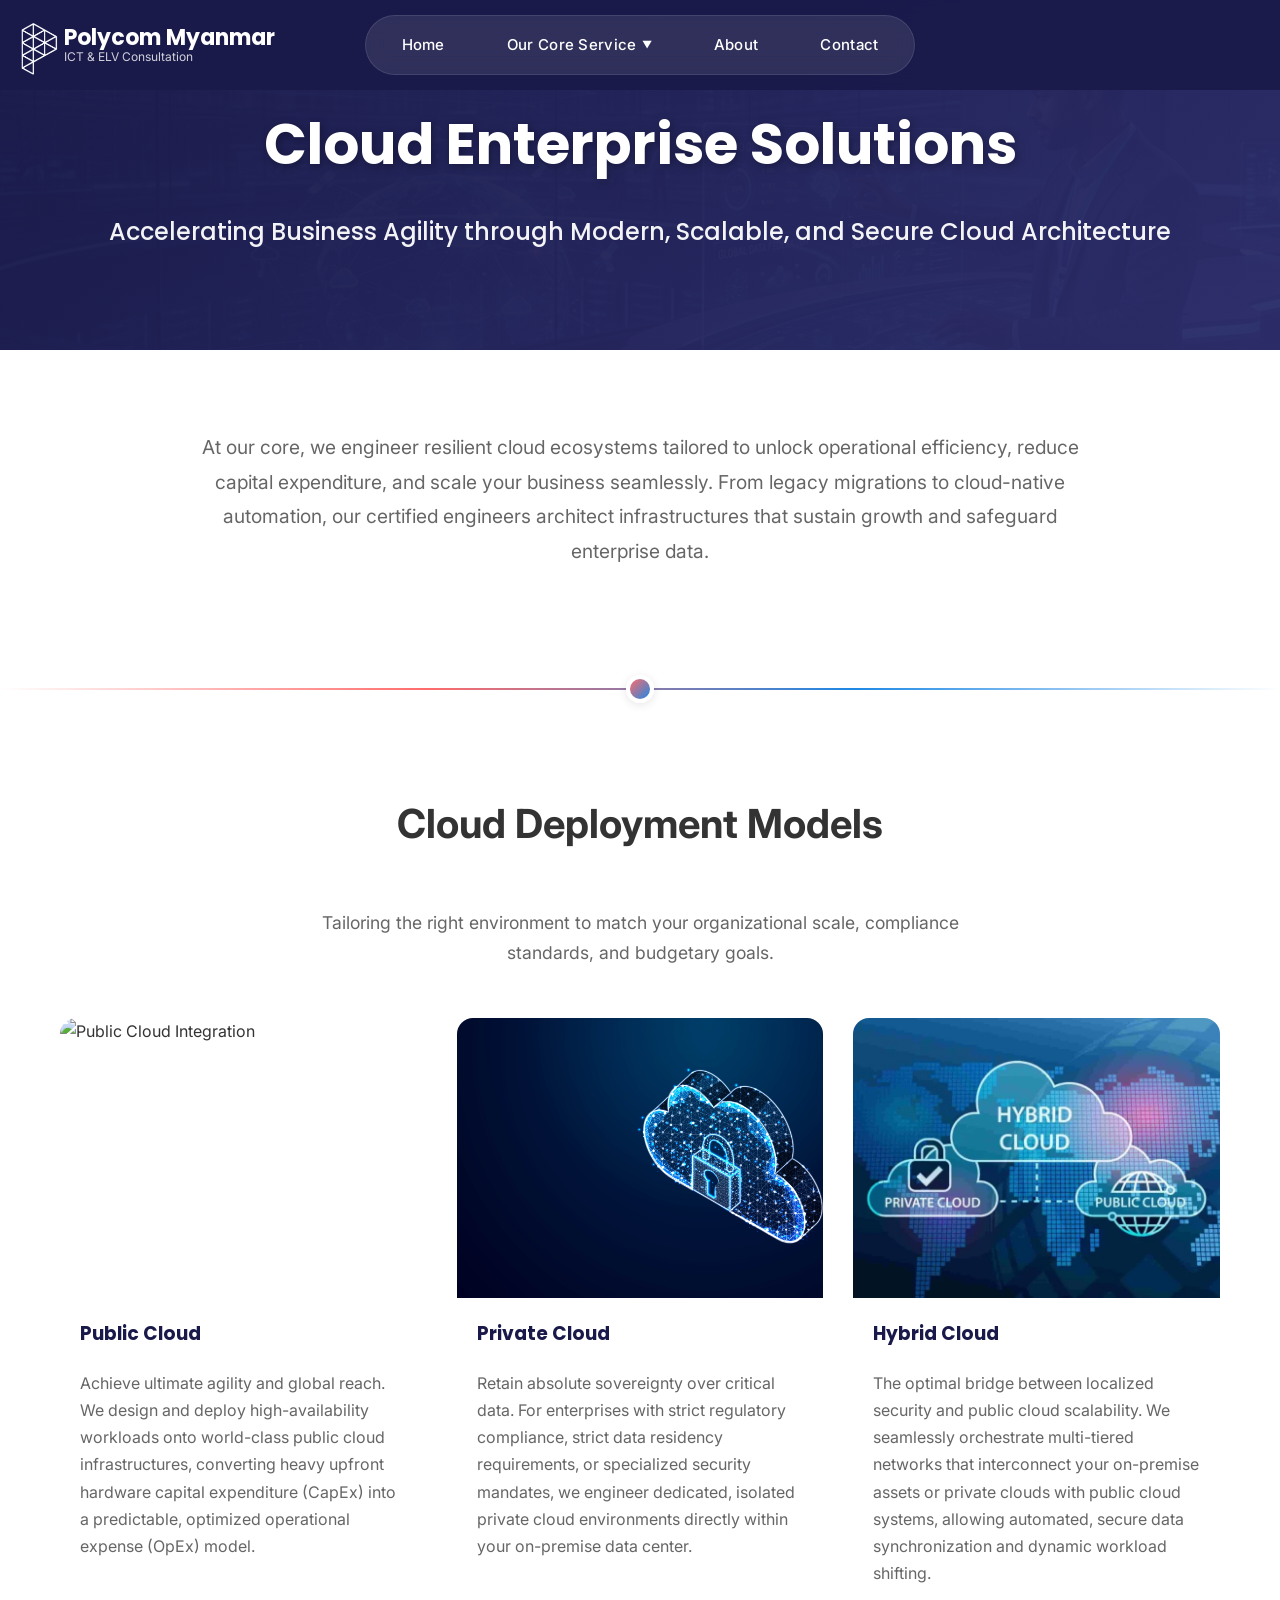
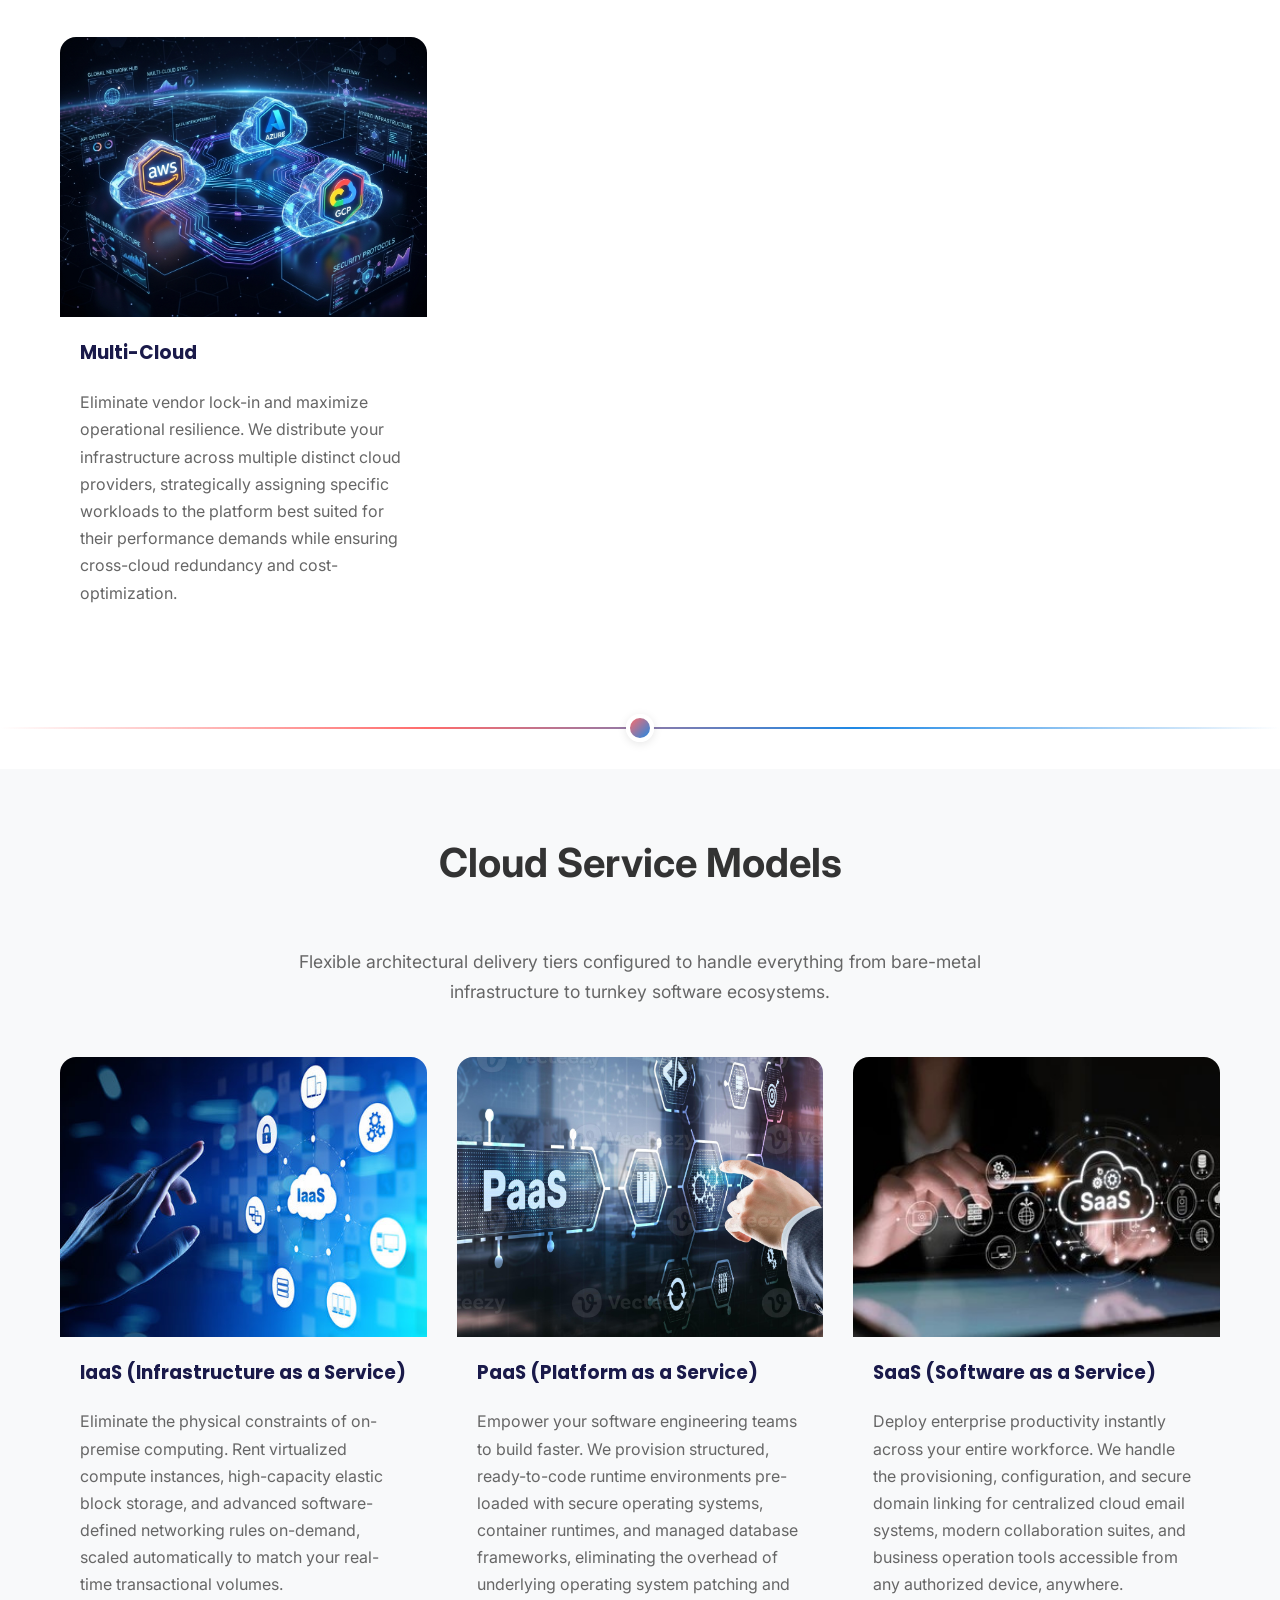
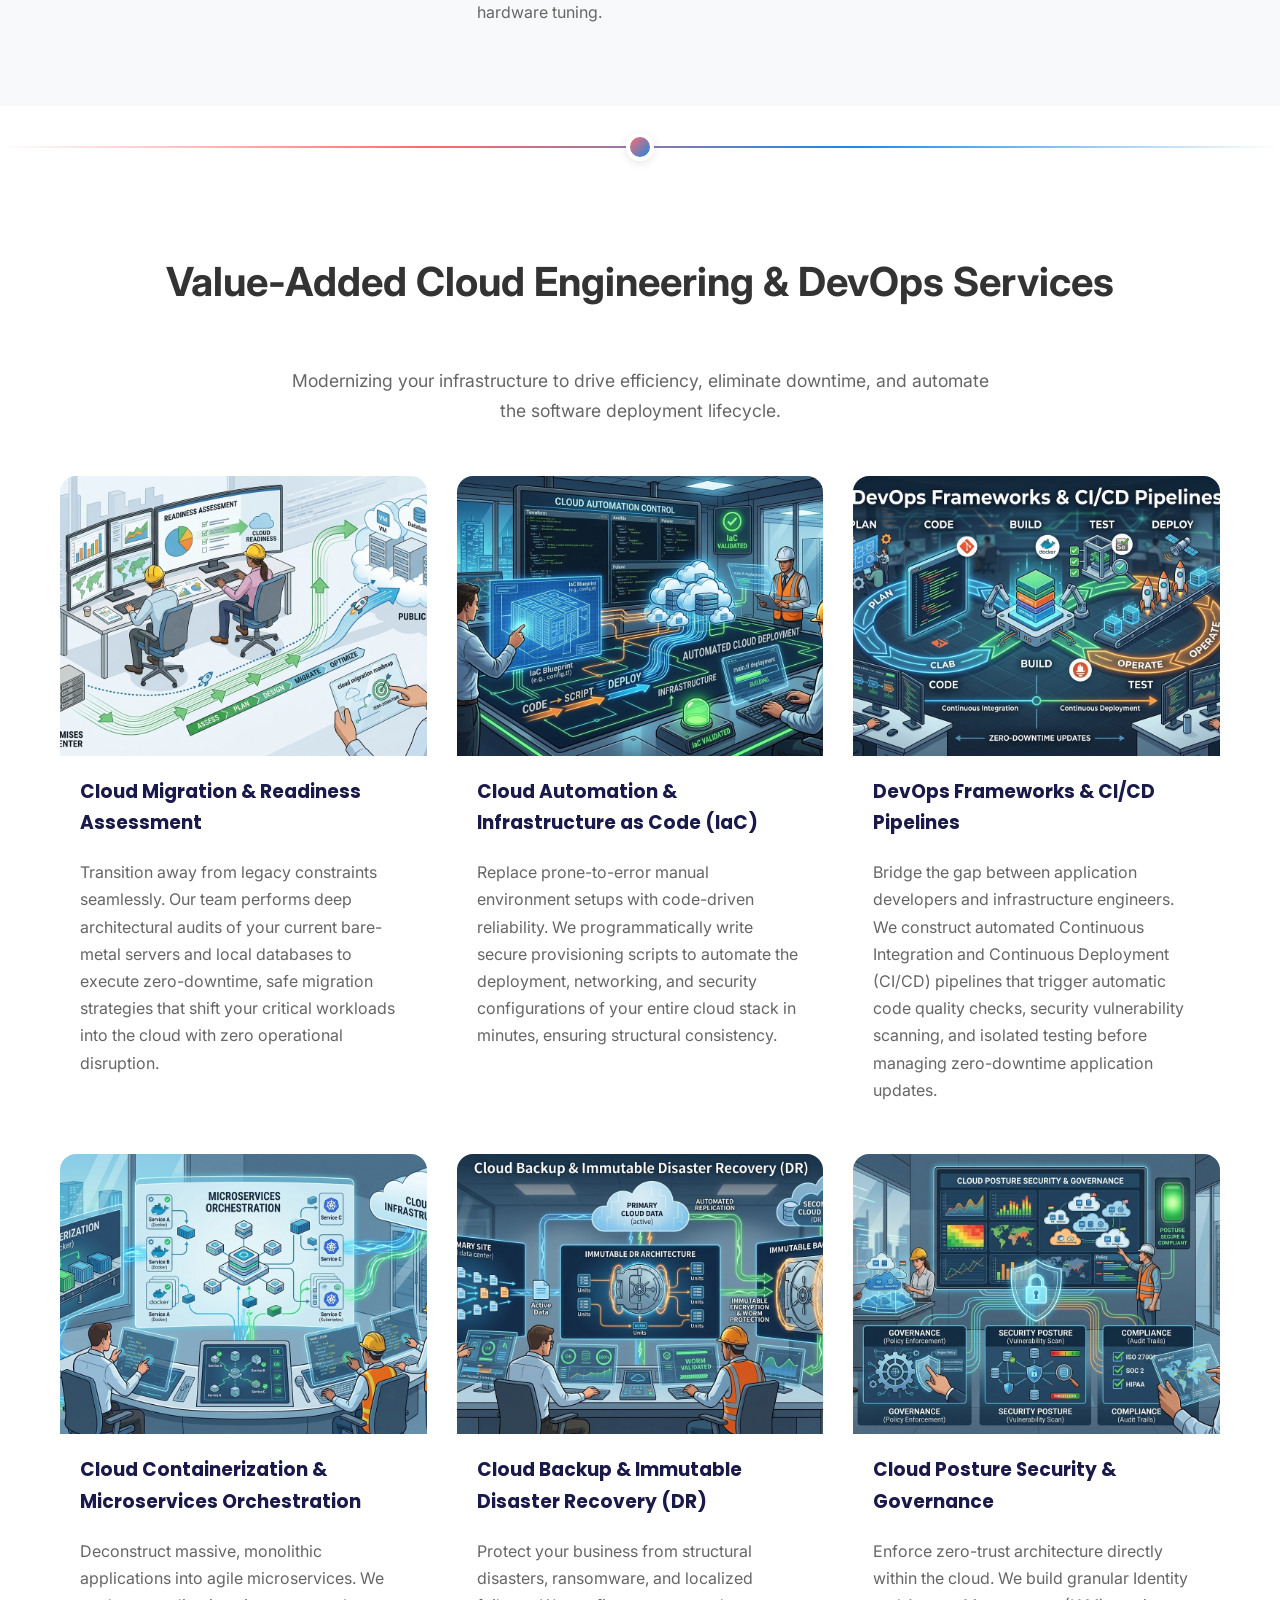
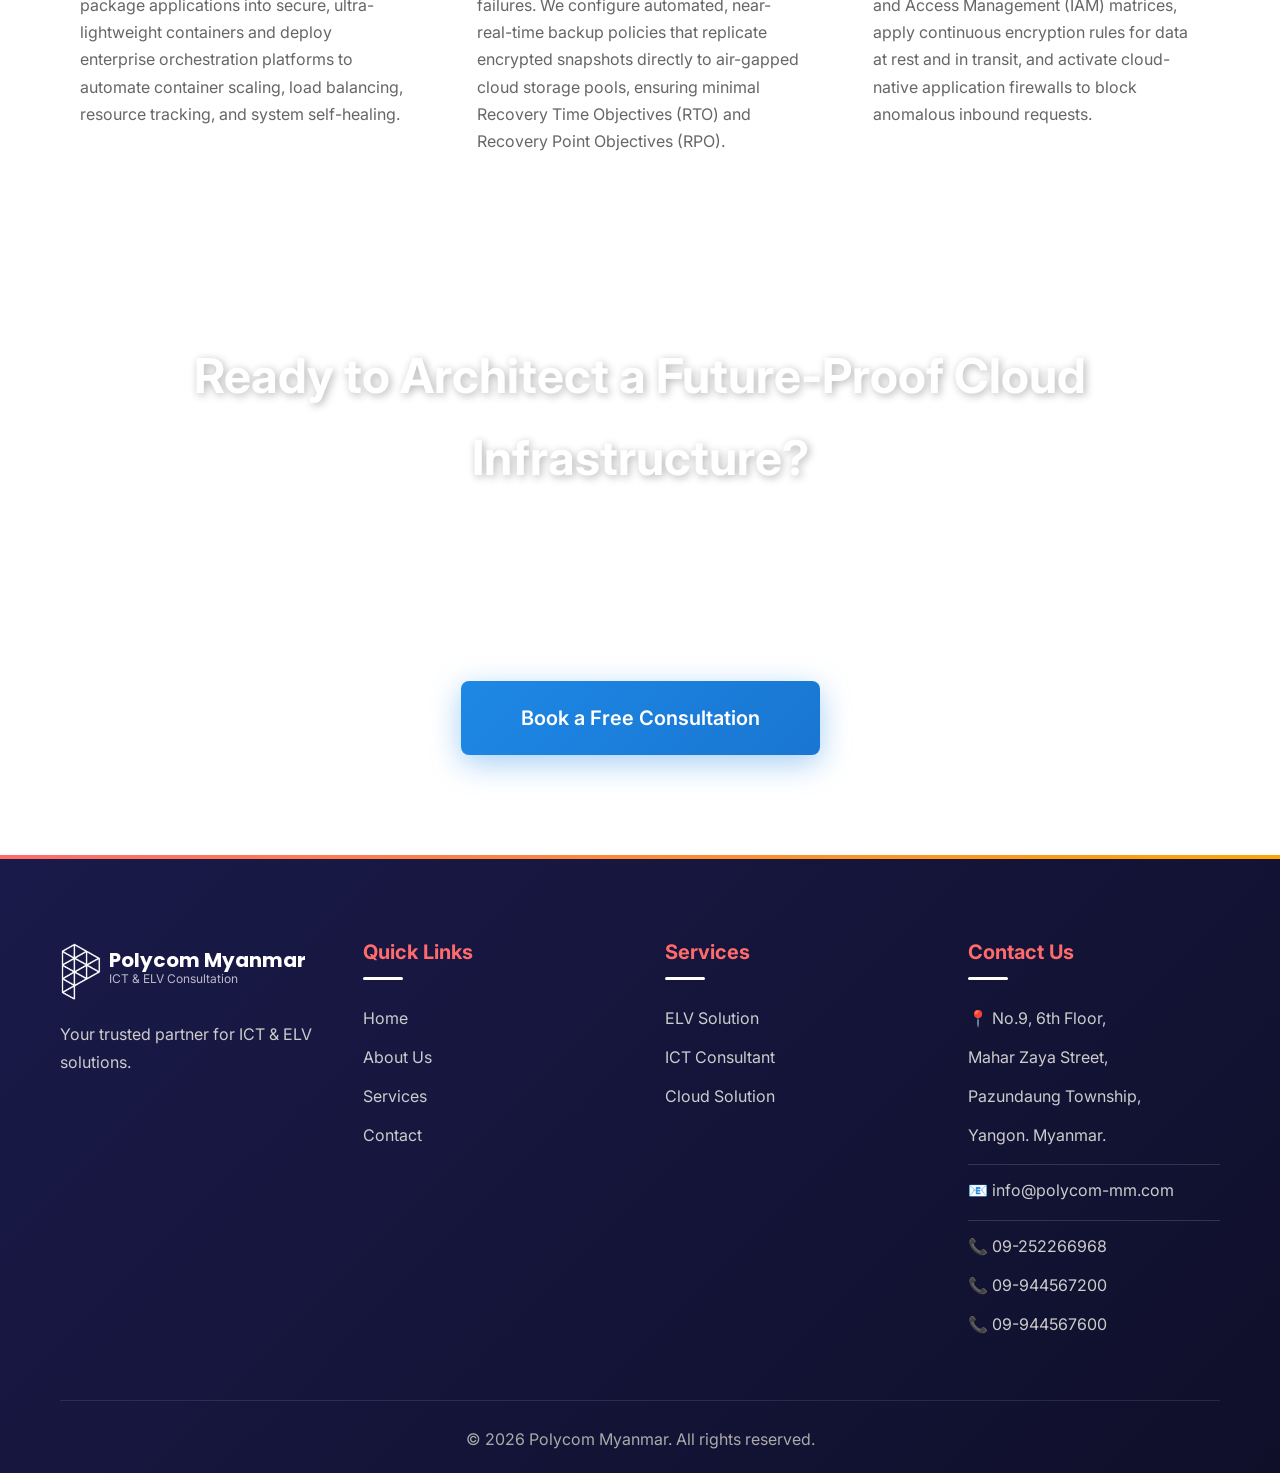
==== commit 1272770c: "Update cloud-solutions.html" ====
--- a/cloud-solutions.html
+++ b/cloud-solutions.html
@@ -4,11 +4,12 @@
     <meta charset="UTF-8">
     <meta name="viewport" content="width=device-width, initial-scale=1.0">
     <title>Cloud Solutions | Polycom Myanmar</title>
+    <link rel="icon" href="favicon.ico" type="image/x-icon">
+    <link rel="shortcut icon" href="favicon.ico" type="image/x-icon">
     <link rel="icon" type="image/png" sizes="192x192" href="images/favicon_io/android-chrome-192x192.png">
     <link rel="icon" type="image/png" sizes="512x512" href="images/favicon_io/android-chrome-512x512.png">
     <link rel="icon" type="image/png" sizes="32x32" href="images/favicon_io/favicon-32x32.png">
     <link rel="icon" type="image/png" sizes="16x16" href="images/favicon_io/favicon-16x16.png">
-    <link rel="shortcut icon" href="images/favicon_io/favicon.ico" />
     <link rel="apple-touch-icon" sizes="180x180" href="images/favicon_io/apple-touch-icon.png" />
     <meta name="apple-mobile-web-app-title" content="Polycom Myanmar" />
     <link rel="manifest" href="site.webmanifest" />
--- a/styles.css
+++ b/styles.css
@@ -1847,6 +1847,10 @@
     overflow: hidden;
     border-radius: 16px;
     box-shadow: 0 20px 60px var(--shadow-color);
+    display: flex;
+    align-items: center;
+    justify-content: center;
+    min-height: 200px;
 }
 
 .elv-photo-grid {
@@ -1970,10 +1974,119 @@
         grid-template-columns: 1fr;
         grid-auto-rows: 200px;
     }
-    
+
     .elv-photo-item-large,
     .elv-photo-item-wide {
         grid-column: span 1;
         grid-row: span 1;
     }
+}
+
+/* Category Features Styles */
+.category-features {
+    list-style: none;
+    padding: 0;
+    margin: 0;
+}
+
+.category-features li {
+    margin-bottom: 12px;
+    padding-left: 20px;
+    position: relative;
+    line-height: 1.6;
+    color: #4b5563;
+}
+
+.category-features li::before {
+    content: "✓";
+    position: absolute;
+    left: 0;
+    color: #3b82f6;
+    font-weight: 600;
+}
+
+.category-features strong {
+    color: #1a1a4a;
+}
+
+/* ICT Solution Images - No cropping, maintain aspect ratio */
+.ict-solution-image {
+    width: 100%;
+    height: auto;
+    display: block;
+    border-radius: 16px;
+    object-fit: contain;
+    max-height: 400px;
+    background: #f8f9fa;
+}
+
+/* Elegant Section Divider */
+.section-divider {
+    width: 100%;
+    height: 2px;
+    background: linear-gradient(90deg, transparent, #ff6b6b, #1e88e5, transparent);
+    margin: 40px 0;
+    position: relative;
+}
+
+.section-divider::before {
+    content: '';
+    position: absolute;
+    left: 50%;
+    top: 50%;
+    transform: translate(-50%, -50%);
+    width: 20px;
+    height: 20px;
+    background: linear-gradient(135deg, #ff6b6b, #1e88e5);
+    border-radius: 50%;
+    border: 4px solid #ffffff;
+    box-shadow: 0 2px 10px rgba(0,0,0,0.1);
+}
+
+/* Consistent Section Spacing */
+.elv-category-section {
+    padding: 60px 0;
+}
+
+/* Responsive ICT Solution Images */
+@media (max-width: 1024px) {
+    .ict-solution-image {
+        max-height: 350px;
+    }
+    
+    .elv-category-section {
+        padding: 50px 0;
+    }
+    
+    .section-divider {
+        margin: 30px 0;
+    }
+}
+
+@media (max-width: 768px) {
+    .ict-solution-image {
+        max-height: 300px;
+    }
+    
+    .elv-category-section {
+        padding: 40px 0;
+    }
+    
+    .section-divider {
+        margin: 25px 0;
+    }
+}
+
+@media (max-width: 480px) {
+    .ict-solution-image {
+        max-height: 250px;
+    }
+    
+    .elv-category-section {
+        padding: 30px 0;
+    }
+    
+    .section-divider {
+        margin: 20px 0;
+    }
 }
